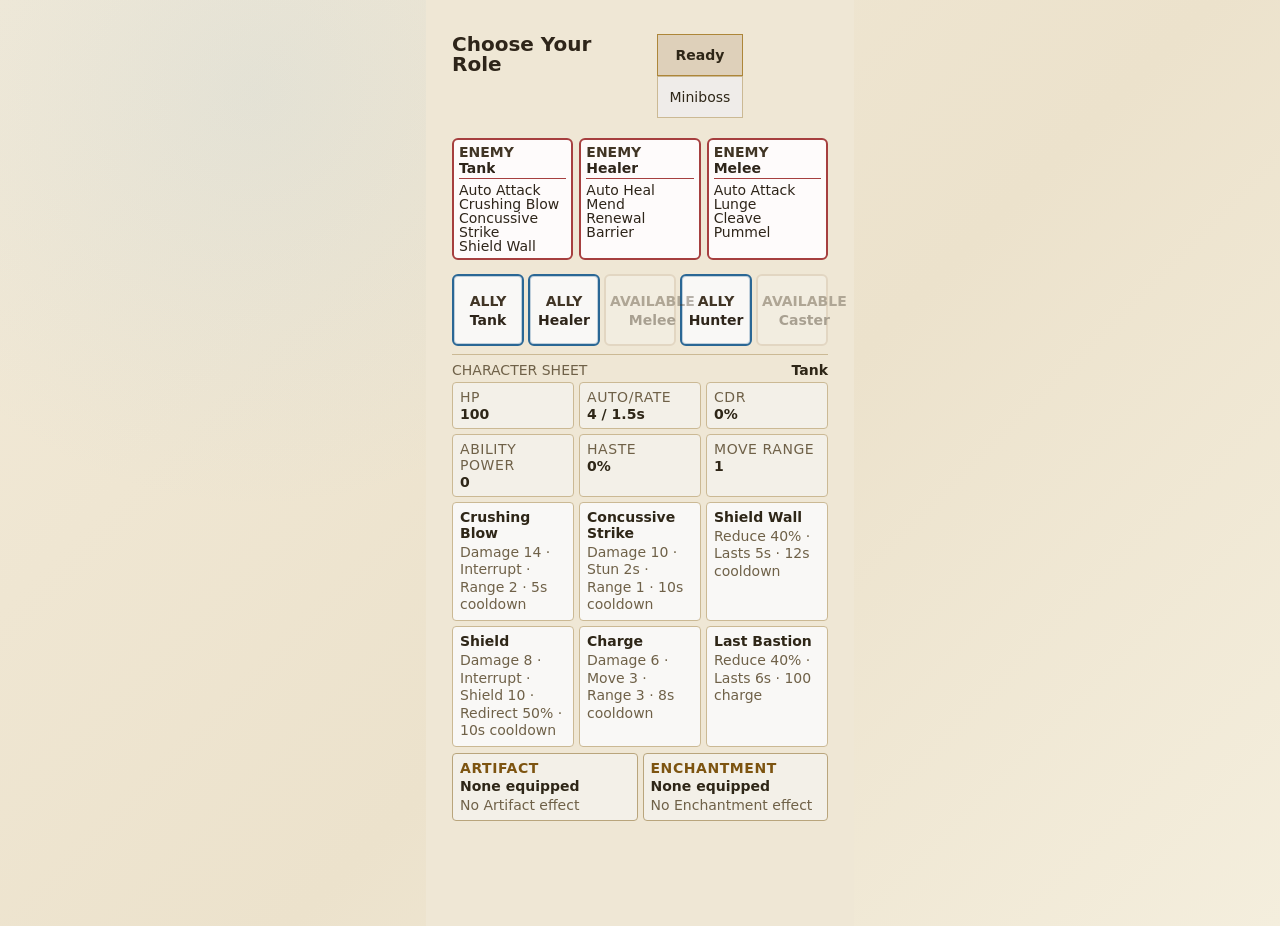
==== play-loot-readable.html @ 537f5ff3 "Refine expanded phone battle layout" ====
<!doctype html>
<html lang="en">
  <head>
    <meta charset="utf-8">
    <meta name="viewport" content="width=device-width, initial-scale=1">
    <title>Card Combat RPG Prototype</title>
    <link rel="stylesheet" href="styles.css?v=expanded-arena-2">
  </head>
  <body>
    <main class="app-shell">
      <section id="roleScreen" class="screen">
        <header class="screen-header">
          <div>
            <p class="eyebrow">Darkwood Training Pull</p>
            <h1>Choose Your Role</h1>
          </div>
          <div class="topbar-actions">
            <button id="roleReadyButton" class="primary-button" type="button">Ready</button>
            <button id="newRunButton" class="icon-text-button hidden" type="button">New Run</button>
            <button id="minibossButton" class="icon-text-button" type="button">Miniboss</button>
            <button id="openInventoryFromRole" class="icon-text-button" type="button">Loadout</button>
          </div>
        </header>
        <section class="character-sheet-strip">
          <h2>Character Sheet</h2>
          <div id="rolePlayerStatsPanel" class="player-stats-panel"></div>
        </section>
        <section>
          <h2>Battlefield Preview</h2>
          <div id="roleFormation" class="formation-grid"></div>
        </section>
        <div id="roleCards" class="hidden"></div>
        <div id="enemyPreview" class="hidden"></div>
      </section>

      <section id="battleScreen" class="screen battle-screen hidden">
        <div class="combat-topbar">
          <div>
            <p class="eyebrow" id="encounterLabel">Room 1 of 8</p>
            <h1 id="battleTitle">Training Pull</h1>
            <div id="runTrack" class="run-track" aria-label="Run progress"></div>
          </div>
          <div class="topbar-actions">
            <button id="openInventoryFromBattle" class="icon-text-button" type="button">Loadout</button>
            <button id="replayButton" class="icon-text-button" type="button">Replay</button>
          </div>
        </div>

        <div class="battle-layout">
          <section class="field-wrap" aria-label="Tactical battlefield">
            <svg id="targetLines" class="target-lines" aria-hidden="true"></svg>
            <div id="battlefield" class="battlefield"></div>
            <section class="target-panel battlefield-target-panel">
              <span>Current Target</span>
              <strong id="currentTargetText">None</strong>
              <div id="targetDetail" class="target-detail"></div>
            </section>
            <div id="countdownOverlay" class="countdown hidden"></div>
            <div id="resultOverlay" class="result-overlay hidden"></div>
          </section>

          <aside class="side-panel">
            <div class="battle-action-row">
              <section class="battle-abilities">
                <h2>Abilities</h2>
                <div id="abilityBar" class="ability-bar"></div>
              </section>
            </div>
            <div class="battle-info-row">
              <section>
                <h2>Gear &amp; Stats</h2>
                <div id="playerStatsPanel" class="player-stats-panel"></div>
              </section>
              <section>
                <h2>Live Meter</h2>
                <div id="meterList" class="meter-list"></div>
              </section>
            </div>
          </aside>
        </div>
      </section>

      <section id="lootScreen" class="screen hidden">
        <header class="screen-header">
          <div>
            <p class="eyebrow" id="lootPrompt">Choose 1 of 3</p>
            <h1>Personal Loot</h1>
          </div>
          <button id="lootConfirmButton" class="primary-button" type="button" disabled>Secure Card</button>
        </header>
        <section class="character-sheet-strip">
          <h2>Character Sheet</h2>
          <div id="lootPlayerStatsPanel" class="player-stats-panel"></div>
        </section>
        <div id="lootChoices" class="loot-grid"></div>
      </section>

      <section id="runScreen" class="screen hidden">
        <header class="screen-header">
          <div>
            <p class="eyebrow">Run Complete</p>
            <h1 id="runTitle">Darkwood Warren Cleared</h1>
          </div>
          <button id="returnToCampButton" class="primary-button" type="button">Return to Camp</button>
        </header>
        <div id="runSummary" class="run-summary"></div>
        <section>
          <h2>Cards Secured This Run</h2>
          <ul id="runCards" class="run-card-list"></ul>
        </section>
      </section>

      <section id="equipScreen" class="screen hidden">
        <header class="screen-header">
          <div>
            <p class="eyebrow">Card Added</p>
            <h1>Equip Your Loot</h1>
          </div>
          <button id="nextFightButton" class="primary-button" type="button">Enter Fight 2</button>
        </header>
        <section class="character-sheet-strip">
          <h2>Character Sheet</h2>
          <div id="equipPlayerStatsPanel" class="player-stats-panel"></div>
        </section>
        <div class="inventory-layout">
          <section>
            <h2>Equipment</h2>
            <div id="equipSlots" class="slot-grid"></div>
          </section>
          <section>
            <h2>Collection</h2>
            <div id="collectionCards" class="collection-list"></div>
          </section>
        </div>
      </section>
    </main>

    <dialog id="inventoryDialog" class="modal">
      <div class="modal-header">
        <h1>Collection</h1>
        <button id="closeInventory" class="icon-text-button" type="button">Close</button>
      </div>
      <section class="collection-character-sheet">
        <h2>Character Sheet</h2>
        <div id="modalCharacterSheet" class="player-stats-panel"></div>
      </section>
      <div class="inventory-layout">
        <section>
          <h2>Equipment</h2>
          <div id="modalEquipSlots" class="slot-grid"></div>
        </section>
        <section>
          <h2>Owned Cards</h2>
          <div id="modalCollectionCards" class="collection-list"></div>
        </section>
      </div>
    </dialog>

    <script src="game.js?v=no-team-labels"></script>
    <script src="loot/card-system.js"></script>
  </body>
</html>
---- styles.css ----
:root {
  color-scheme: light;
  --phone-width: 428px;
  --phone-height: 926px;
  --battle-cell-width: 100px;
  --battle-cell-height: 100px;
  --battle-gap: 7px;
  --bg: #efe7d5;
  --panel: #fbf6ea;
  --panel-soft: rgba(252, 247, 236, 0.94);
  --line: #cbb994;
  --line-bright: #8d7546;
  --text: #2e2617;
  --muted: #6f6148;
  --gold: #9a6f14;
  --red: #a83228;
  --green: #2f6f38;
  --blue: #2a6795;
  --violet: #63409f;
  --common: #6a6250;
  --uncommon: #2c7135;
  --rare: #26618f;
  --epic: #6e3aa8;
  --legendary: #a35f0c;
}

/* Phone-first lock: the game is authored for the iPhone Pro Max canvas (428x926).
   Cells are sized so 4 columns + gaps + the battlefield's own padding fit inside
   the 428px shell, with the taller cells using the vertical space the battle
   layout reclaimed. Narrower handsets step down at the 400px breakpoint below. */
:root {
  --battle-cell-width: 96px;
  --battle-cell-height: 120px;
  --battle-gap: 5px;
}

html,
body {
  min-height: var(--phone-height);
}

.app-shell {
  min-height: var(--phone-height);
  padding: 6px;
}

.screen {
  min-height: calc(var(--phone-height) - 12px);
}

#roleScreen {
  padding: 28px 20px;
}

#roleScreen .screen-header {
  margin-bottom: 20px;
}

#roleScreen h1 {
  font-size: 39px;
  line-height: 1.05;
}

.role-choice-screen {
  gap: 14px;
}

.role-enemy-preview h2 {
  font-size: 12px;
}

.role-enemy-list {
  grid-template-columns: repeat(3, minmax(0, 1fr));
  gap: 7px;
}

.role-enemy-card {
  min-height: 54px;
  padding: 8px;
  border-radius: 14px;
}

.role-enemy-card > span {
  font-size: 15px;
}

.role-enemy-card strong {
  font-size: 13px;
}

.role-enemy-card small {
  font-size: 11px;
}

.role-choice-grid {
  grid-template-columns: repeat(3, minmax(0, 1fr));
  gap: 8px;
}

.role-choice-card {
  min-height: 164px;
  padding: 10px 8px;
  border: 2px solid #cdbaa2;
  border-radius: 18px;
  background: #f9f8f6;
  color: #2e251a;
}

.role-choice-title {
  display: flex;
  justify-content: center;
  gap: 6px;
  text-align: center;
}

.role-choice-title span {
  font-size: 20px;
}

.role-choice-title strong {
  font-size: 19px;
}

.role-choice-rule {
  height: 2px;
  margin: 8px 0 7px;
  background: #f7f6f4;
}

.role-choice-card ul {
  gap: 2px;
  font-size: 10px;
  line-height: 1.18;
}

.battle-screen {
  display: grid;
  grid-template-rows: auto 1fr;
  min-height: calc(var(--phone-height) - 12px);
}

.battle-layout,
.selection-layout,
.inventory-layout {
  grid-template-columns: 1fr;
}

.combat-topbar {
  align-items: center;
  flex-direction: row;
  gap: 8px;
}

.combat-topbar > div:first-child {
  min-width: 0;
}

.combat-topbar h1 {
  overflow: hidden;
  font-size: 18px;
  text-overflow: ellipsis;
  white-space: nowrap;
}

.combat-topbar .topbar-actions {
  flex: 0 0 164px;
  grid-template-columns: repeat(2, minmax(0, 1fr));
}

.formation-grid {
  grid-template-columns: repeat(4, minmax(0, 1fr));
  gap: 5px;
  overflow-x: hidden;
}

.formation-cell,
.empty-cell {
  height: 124px;
  min-height: 0;
}

.battlefield {
  width: 100%;
  justify-content: center;
  padding: 10px 8px;
}

.cell,
.unit-card {
  width: var(--battle-cell-width);
  min-width: var(--battle-cell-width);
  height: var(--battle-cell-height);
  min-height: var(--battle-cell-height);
}

.field-wrap {
  display: grid;
  align-content: center;
  min-height: 344px;
  overflow: hidden;
}

.side-panel {
  gap: 5px;
  padding: 6px;
  align-self: end;
}

.loot-grid {
  grid-template-columns: 1fr;
}

#roleScreen .role-formation-cell .role-choice-title strong {
  overflow: hidden;
  max-width: 100%;
  font-size: 12px;
  text-overflow: ellipsis;
  white-space: nowrap;
  overflow-wrap: normal;
}

#roleScreen .role-formation-cell .role-choice-card {
  min-height: 164px;
  padding: 10px 8px;
  border: 2px solid #cdbaa2;
  border-radius: 18px;
  background: #f9f8f6;
  color: #2e251a;
}

#roleScreen .role-formation-cell .role-choice-card.selected {
  border-color: #cdbaa2;
}

#roleScreen .role-formation-cell .role-choice-title {
  display: flex;
  justify-content: center;
  gap: 6px;
}

#roleScreen .role-formation-cell .role-choice-title span {
  font-size: 20px;
}

#roleScreen .role-formation-cell .role-choice-title strong {
  font-size: 19px;
}

#roleScreen .role-formation-cell .role-choice-rule {
  height: 2px;
  margin: 8px 0 7px;
  background: #f7f6f4;
}

#roleScreen .role-formation-cell .role-choice-card ul {
  font-size: 10px;
  line-height: 1.18;
}

#roleScreen .role-choice-grid {
  grid-template-columns: repeat(3, minmax(0, 1fr));
  gap: 8px;
}

#roleScreen .role-choice-card {
  min-height: 300px;
  max-height: 300px;
  padding: 14px 10px;
  border-radius: 18px;
  align-content: start;
}

#roleScreen .role-choice-title {
  display: grid;
  justify-items: center;
  gap: 8px;
  text-align: center;
}

#roleScreen .role-choice-title span {
  font-size: 34px;
}

#roleScreen .role-choice-title strong {
  font-size: 24px;
}

#roleScreen .role-choice-card ul {
  font-size: 12px;
  line-height: 1.18;
}

/* Reference pass: player choice cards read like collectible cards. */
#roleScreen .role-formation-cell .role-choice-card {
  min-height: 164px;
  padding: 10px 8px;
  border: 2px solid #cdbaa2;
  border-radius: 18px;
  background: #f9f8f6;
  color: #2e251a;
}

#roleScreen .role-formation-cell .role-choice-card.selected {
  border-color: #cdbaa2;
}

#roleScreen .role-formation-cell .role-choice-title {
  display: flex;
  justify-content: center;
  gap: 6px;
}

#roleScreen .role-formation-cell .role-choice-title span {
  font-size: 20px;
}

#roleScreen .role-formation-cell .role-choice-title strong {
  font-size: 19px;
}

#roleScreen .role-formation-cell .role-choice-rule {
  height: 2px;
  margin: 8px 0 7px;
  background: #f7f6f4;
}

#roleScreen .role-formation-cell .role-choice-card ul {
  font-size: 10px;
  line-height: 1.18;
}

#roleScreen .unit-card-owner {
  margin-bottom: 4px;
  color: #413525;
  font-size: 10px;
  font-weight: 800;
  text-transform: uppercase;
}

#roleScreen .role-formation-grid {
  display: grid;
  grid-template-columns: repeat(4, minmax(0, 1fr));
  gap: 6px;
}

#roleScreen .role-formation-cell {
  min-height: 132px;
  min-height: 0;
  height: auto;
}

#roleScreen .role-empty-cell {
  width: 100%;
  height: 100%;
  min-height: 132px;
  border: 1px dashed #cdbaa2;
  border-radius: 14px;
}

#roleScreen .role-formation-cell .role-choice-card,
#roleScreen .role-formation-cell .role-enemy-card {
  width: 100%;
  height: 100%;
  min-height: 132px;
  max-height: 132px;
}

#roleScreen .role-formation-cell .role-choice-card {
  padding: 8px 6px;
}

#roleScreen .role-formation-cell .role-choice-title span {
  font-size: 22px;
}

#roleScreen .role-formation-cell .role-choice-title strong {
  font-size: 18px;
}

#roleScreen .role-formation-cell .role-choice-rule {
  margin: 7px 0 6px;
}

#roleScreen .role-formation-cell .role-choice-card ul {
  font-size: 9px;
  line-height: 1.12;
}

#roleScreen .role-formation-cell .role-enemy-card {
  padding: 7px;
}

#roleScreen .role-formation-cell .role-enemy-card ul {
  font-size: 8px;
}

#roleScreen .role-choice-title span,
#roleScreen .role-enemy-title > span {
  display: none;
}

#roleScreen .role-enemy-card {
  align-content: start;
  grid-template-columns: 1fr;
  min-height: 104px;
  padding: 9px;
  border-radius: 16px;
}

#roleScreen .role-enemy-title {
  display: grid;
  grid-template-columns: auto minmax(0, 1fr);
  gap: 6px;
  align-items: start;
  padding-bottom: 6px;
  border-bottom: 1px solid #a63f3f;
}

#roleScreen .role-enemy-card ul {
  display: grid;
  gap: 2px;
  margin: 7px 0 0;
  padding: 0;
  list-style: none;
  font-size: 10px;
  line-height: 1.12;
}

/* Make the player team choices read as cards, not wide list rows. */
.role-choice-grid {
  grid-template-columns: repeat(3, minmax(0, 1fr));
  gap: 8px;
}

.role-choice-card {
  min-height: 300px;
  max-height: 300px;
  padding: 14px 10px;
  border-radius: 18px;
  align-content: start;
}

.role-choice-title {
  display: grid;
  justify-items: center;
  gap: 8px;
  text-align: center;
}

.role-choice-title span {
  font-size: 34px;
}

.role-choice-title strong {
  font-size: 24px;
}

.role-choice-card ul {
  font-size: 12px;
  line-height: 1.18;
}

/* Make the player team choices read as cards, not wide list rows. */
.role-choice-grid {
  grid-template-columns: repeat(3, minmax(0, 1fr));
  gap: 8px;
}

.role-choice-card {
  min-height: 300px;
  max-height: 300px;
  padding: 14px 10px;
  border-radius: 18px;
  align-content: start;
}

.role-choice-title {
  display: grid;
  justify-items: center;
  gap: 8px;
  text-align: center;
}

.role-choice-title span {
  font-size: 34px;
}

.role-choice-title strong {
  font-size: 24px;
}

.role-choice-card ul {
  font-size: 12px;
  line-height: 1.18;
}

/* Conservative role screen pass: card layout, original game mood. */
#roleScreen {
  color: var(--text);
  background: transparent;
}

#roleScreen h1 {
  color: var(--text);
}

.role-enemy-preview h2 {
  display: block !important;
  color: var(--muted);
}

.role-enemy-card {
  border-color: rgba(186, 55, 44, 0.44);
  background: rgba(222, 191, 186, 0.9);
  color: var(--text);
}

.role-enemy-card small {
  color: var(--muted);
}

.role-choice-card {
  border-color: var(--line);
  background:
    linear-gradient(180deg, rgba(241, 238, 226, 0.08), rgba(233, 223, 201, 0.34)),
    var(--panel-soft);
  color: var(--text);
}

.role-choice-card:hover,
.role-choice-card.selected {
  border-color: var(--gold);
  box-shadow: 0 8px 20px rgba(62, 48, 30, 0.18);
}

.role-choice-rule {
  background: rgba(241, 238, 226, 0.14);
}

/* Light canvas preference. */
:root {
  color-scheme: light;
}

html,
body {
  background: var(--bg);
}

.app-shell {
  background: var(--bg);
}

* {
  box-sizing: border-box;
}

html,
body {
  width: 100%;
  min-height: 100%;
  margin: 0;
  overflow-x: hidden;
  background:
    radial-gradient(circle at 20% 10%, rgba(151, 189, 216, 0.14), transparent 26rem),
    linear-gradient(135deg, #f2ead8, #ece2cc 55%, #f4eedd);
  color: var(--text);
  font-family: Inter, ui-sans-serif, system-ui, -apple-system, BlinkMacSystemFont, "Segoe UI", sans-serif;
}

button {
  font: inherit;
}

.app-shell {
  width: min(var(--phone-width), 100%);
  min-height: 100vh;
  min-height: 100dvh;
  padding: 14px;
  margin: 0 auto;
}

.screen {
  width: 100%;
  margin: 0 auto;
}

.hidden {
  display: none !important;
}

#roleScreen {
  color: var(--text);
  background: var(--bg);
}

#roleScreen .screen-header {
  align-items: start;
}

#roleScreen .eyebrow,
#roleScreen .character-sheet-strip,
#roleScreen > section:not(.character-sheet-strip) h2,
#openInventoryFromRole {
  display: none;
}

#roleScreen h1 {
  color: #2e251a;
}

.screen-header,
.combat-topbar,
.modal-header {
  display: flex;
  justify-content: space-between;
  gap: 16px;
  align-items: center;
  margin-bottom: 10px;
}

.eyebrow {
  margin: 0 0 4px;
  color: var(--gold);
  font-size: 12px;
  font-weight: 800;
  letter-spacing: 0;
  text-transform: uppercase;
}

h1,
h2,
h3,
p {
  margin-top: 0;
}

h1 {
  margin-bottom: 0;
  font-size: 26px;
}

h2 {
  margin-bottom: 7px;
  color: var(--muted);
  font-size: 12px;
  text-transform: uppercase;
}

.selection-layout {
  display: grid;
  grid-template-columns: 1fr 1fr;
  gap: 18px;
}

.kit-grid {
  display: grid;
  grid-template-columns: repeat(3, minmax(0, 1fr));
  gap: 8px;
}

.kit-grid.six {
  grid-template-columns: repeat(3, minmax(0, 1fr));
}

.formation-grid {
  display: grid;
  grid-template-columns: repeat(4, minmax(104px, 1fr));
  gap: 6px;
  overflow-x: auto;
}

.role-choice-grid {
  display: grid;
  grid-template-columns: repeat(3, minmax(0, 1fr));
  gap: 20px;
}

.role-choice-screen {
  display: grid;
  gap: 16px;
}

.role-enemy-preview {
  display: grid;
  gap: 8px;
}

.role-enemy-preview h2 {
  margin: 0;
  color: #413525;
  font-size: 14px;
  font-weight: 800;
  text-transform: uppercase;
}

.role-enemy-list {
  display: grid;
  grid-template-columns: repeat(3, minmax(0, 1fr));
  gap: 8px;
}

.role-enemy-card {
  display: grid;
  grid-template-columns: auto minmax(0, 1fr);
  gap: 7px;
  align-items: center;
  min-height: 58px;
  padding: 10px;
  border: 2px solid #a63f3f;
  border-radius: 14px;
  background: #fefbfb;
  color: #2e251a;
}

.role-enemy-card > span {
  color: #972b2b;
  font-size: 18px;
  line-height: 1;
}

.role-enemy-card strong,
.role-enemy-card small {
  display: block;
  overflow: hidden;
  text-overflow: ellipsis;
  white-space: nowrap;
}

.role-enemy-card strong {
  font-size: 15px;
  line-height: 1.1;
}

.role-enemy-card small {
  color: #413525;
  font-size: 12px;
}

.role-choice-card {
  display: grid;
  align-content: start;
  min-height: 260px;
  padding: 24px 26px;
  border: 2px solid #cdbaa2;
  border-radius: 20px;
  background: #f9f8f6;
  color: #2e251a;
  cursor: pointer;
  text-align: left;
}

.role-choice-card:hover,
.role-choice-card.selected {
  border-color: #cdbaa2;
  box-shadow: 0 8px 20px rgba(62, 48, 30, 0.12);
}

.role-choice-title {
  display: flex;
  gap: 14px;
  align-items: center;
  min-width: 0;
}

.role-choice-title span {
  flex: 0 0 auto;
  font-size: 38px;
  line-height: 1;
}

.role-choice-title strong {
  overflow-wrap: anywhere;
  font-size: 40px;
  font-weight: 800;
  letter-spacing: 0;
  line-height: 1.05;
}

.role-choice-rule {
  height: 2px;
  margin: 20px 0 18px;
  background: #f7f6f4;
}

.role-choice-card ul {
  display: grid;
  gap: 6px;
  margin: 0;
  padding: 0;
  list-style: none;
  font-size: 28px;
  line-height: 1.16;
}

.formation-cell {
  height: 154px;
  min-height: 0;
}

.formation-card {
  width: 100%;
  height: 100%;
}

.ally-preview-card {
  border-left: 5px solid var(--blue);
}

.enemy-preview-card {
  border-left: 5px solid var(--red);
}

.empty-cell {
  display: grid;
  width: 100%;
  height: 100%;
  min-height: 100%;
  place-items: center;
  border: 1px dashed rgba(205, 186, 162, 0.34);
  color: rgba(145, 127, 48, 0.36);
  background: rgba(233, 223, 201, 0.18);
  font-weight: 800;
  text-transform: uppercase;
}

.unit-card.selected {
  background: rgba(222, 210, 186, 0.92);
}

.unit-card.incoming-cc {
  border-color: var(--violet);
  outline: 2px solid rgba(99, 64, 159, 0.55);
  outline-offset: -2px;
  background: rgba(238, 231, 246, 0.96);
}

.unit-card.casting-cc {
  border-color: var(--violet);
  box-shadow: inset 0 0 0 2px rgba(99, 64, 159, 0.55);
}

.stat-line {
  margin: 0 0 6px;
  color: var(--muted);
  font-size: 9px;
}

.base-number {
  color: var(--text);
  font-weight: 800;
}

.bonus-number {
  color: var(--green);
  font-weight: 900;
}

.ability-list {
  display: grid;
  gap: 2px;
  margin: 0;
  padding: 0;
  list-style: none;
}

.ability-list li {
  display: grid;
  grid-template-columns: minmax(0, 1fr) auto;
  gap: 4px;
  padding: 3px;
  background: rgba(233, 223, 201, 0.42);
  font-size: 8px;
  line-height: 1.05;
}

.ability-list strong,
.ability-list span {
  overflow: hidden;
  text-overflow: ellipsis;
  white-space: nowrap;
}

.loot-card,
.unit-card,
.slot,
.collection-card,
.target-panel,
.side-panel,
.modal {
  border: 1px solid var(--line);
  background: var(--panel-soft);
  box-shadow: 0 12px 30px rgba(62, 48, 30, 0.18);
}

.primary-button,
.icon-text-button,
.ability-button,
.collection-card button {
  min-height: 42px;
  border: 1px solid var(--line);
  background: #efece9;
  color: var(--text);
  cursor: pointer;
}

.primary-button {
  padding: 0 18px;
  border-color: #ad8639;
  background: #ded0ba;
  font-weight: 800;
}

.icon-text-button,
.collection-card button {
  padding: 0 12px;
}

.primary-button:hover,
.icon-text-button:hover,
.ability-button:hover,
.collection-card button:hover {
  border-color: var(--gold);
}

.battle-screen {
  width: 100%;
}

.battle-layout {
  display: grid;
  grid-template-columns: minmax(500px, 1fr) 280px;
  gap: 10px;
  align-items: start;
}

.field-wrap {
  position: relative;
  min-height: 508px;
  overflow: hidden;
  border: 1px solid #cdbaa2;
  background:
    linear-gradient(90deg, rgba(120, 96, 58, 0.10) 1px, transparent 1px),
    linear-gradient(0deg, rgba(120, 96, 58, 0.09) 1px, transparent 1px),
    #f3ecdb;
  background-size: calc(var(--battle-cell-width) + var(--battle-gap)) calc(var(--battle-cell-height) + var(--battle-gap));
}

.battlefield {
  position: relative;
  z-index: 2;
  display: grid;
  grid-template-rows: repeat(4, var(--battle-cell-height));
  grid-template-columns: repeat(4, var(--battle-cell-width));
  gap: var(--battle-gap);
  width: max-content;
  max-width: 100%;
  padding: 12px 10px;
}

.target-lines {
  position: absolute;
  inset: 0;
  z-index: 1;
  width: 100%;
  height: 100%;
  pointer-events: none;
}

.target-lines path {
  fill: none;
  stroke: rgba(187, 141, 27, 0.62);
  stroke-width: 3;
  stroke-linecap: square;
  stroke-linejoin: miter;
}

.target-lines path.bulwark-line {
  stroke: #0093d6;
  stroke-width: 5;
  stroke-dasharray: 10 4;
}

.target-lines path.bulwark-line-glow {
  stroke: rgba(43, 117, 172, 0.34);
  stroke-width: 12;
}

.target-lines path.ally-healer-line {
  stroke: rgba(48, 166, 67, 0.42);
  stroke-width: 3;
}

.target-lines path.enemy-healer-line-red {
  stroke: rgba(173, 51, 41, 0.82);
  stroke-width: 6;
}

.target-lines path.enemy-healer-line-green {
  stroke: rgba(48, 166, 67, 0.96);
  stroke-width: 3;
  stroke-dasharray: 8 5;
}

.target-lines path.healing-grid-pulse-glow {
  stroke: rgba(54, 225, 83, 0.45);
  stroke-width: 11px;
  stroke-linecap: square;
  filter: blur(2px);
}

.target-lines path.healing-grid-pulse {
  stroke: #72ff88;
  stroke-width: 4px;
  stroke-linecap: square;
  filter: drop-shadow(0 0 3px #35d850);
}

#roleScreen .role-lineups {
  display: grid;
  gap: 14px;
}

#roleScreen .role-lineup-section h2 {
  margin: 0 0 6px;
  font-size: 12px;
  text-transform: uppercase;
}

#roleScreen .enemy-lineup {
  display: grid;
  grid-template-columns: repeat(3, minmax(0, 1fr));
  gap: 6px;
}

#roleScreen .enemy-lineup .role-enemy-card {
  width: 100%;
  min-height: 112px;
  padding: 7px;
  border-radius: 6px;
}

#roleScreen .role-option-lineup {
  display: grid;
  grid-template-columns: repeat(5, minmax(0, 1fr));
  gap: 4px;
}

#roleScreen .role-option-lineup .role-choice-card {
  width: 100%;
  min-width: 0;
  min-height: 72px;
  max-height: 72px;
  padding: 6px 4px;
  border-radius: 6px;
  align-content: center;
  text-align: center;
}

#roleScreen .role-option-lineup .role-choice-title strong {
  font-size: 12px;
  line-height: 1.05;
  overflow-wrap: anywhere;
}

#roleScreen .role-option-lineup .unit-card-owner {
  font-size: 7px;
}

#roleScreen .role-option-lineup .role-choice-rule {
  margin: 5px 0;
}

#roleScreen .role-option-lineup .role-choice-card ul {
  gap: 1px;
  font-size: 7px;
  line-height: 1.08;
}

#roleScreen .role-option-lineup .role-choice-card.party-member {
  border-color: #2a6795;
  box-shadow: inset 0 0 0 1px rgba(42, 103, 149, 0.28);
}

#roleScreen .role-option-lineup .role-choice-card.selected {
  border-color: #9a6a12;
  box-shadow: inset 0 0 0 2px rgba(154, 106, 18, 0.34);
}

#roleScreen .role-option-lineup .role-choice-card.not-selected {
  opacity: 0.36;
}

#roleScreen .selected-role-kit {
  margin-top: 8px;
  padding-top: 7px;
  border-top: 1px solid #cbb994;
}

#roleScreen .selected-role-kit-head {
  display: flex;
  align-items: baseline;
  justify-content: space-between;
  margin-bottom: 4px;
}

#roleScreen .selected-role-kit-head span {
  color: #6f6148;
  font-size: 8px;
  text-transform: uppercase;
}

#roleScreen .selected-role-kit-head strong {
  font-size: 13px;
}

#roleScreen .selected-character-stats {
  display: grid;
  grid-template-columns: repeat(3, minmax(0, 1fr));
  gap: 4px;
  margin-bottom: 5px;
}

#roleScreen .selected-character-stats > div {
  min-width: 0;
  padding: 4px;
  background: #f3f0e8;
  border: 1px solid #cbb994;
  border-radius: 4px;
}

#roleScreen .selected-character-stats span,
#roleScreen .selected-character-stats strong {
  display: block;
}

#roleScreen .selected-character-stats span {
  color: #6f6148;
  font-size: 7px;
  text-transform: uppercase;
}

#roleScreen .selected-character-stats strong {
  margin-top: 1px;
  font-size: 10px;
}

#roleScreen .selected-role-auto {
  margin-bottom: 4px;
  font-size: 9px;
  font-weight: 700;
}

#roleScreen .selected-role-abilities {
  display: grid;
  grid-template-columns: repeat(3, minmax(0, 1fr));
  gap: 4px;
}

#roleScreen .selected-role-abilities > div {
  min-width: 0;
  min-height: 56px;
  padding: 4px;
  background: #f9f8f6;
  border: 1px solid #cbb994;
  border-radius: 4px;
}

#roleScreen .selected-role-abilities strong,
#roleScreen .selected-role-abilities small {
  display: block;
  overflow-wrap: anywhere;
}

#roleScreen .selected-role-abilities strong {
  font-size: 9px;
  line-height: 1.05;
}

#roleScreen .selected-role-passives {
  display: grid;
  grid-template-columns: repeat(2, minmax(0, 1fr));
  gap: 4px;
  margin-top: 5px;
}

#roleScreen .selected-role-passives > div {
  min-width: 0;
  min-height: 46px;
  padding: 4px;
  background: #f3f0e8;
  border: 1px solid #b9a57c;
  border-radius: 4px;
}

#roleScreen .selected-role-passives span,
#roleScreen .selected-role-passives strong,
#roleScreen .selected-role-passives small {
  display: block;
}

#roleScreen .selected-role-passives span {
  color: #7d5410;
  font-size: 7px;
  font-weight: 800;
  text-transform: uppercase;
}

#roleScreen .selected-role-passives strong {
  margin-top: 1px;
  font-size: 9px;
}

#roleScreen .selected-role-passives small {
  margin-top: 2px;
  color: #6f6148;
  font-size: 7px;
  line-height: 1.05;
}

#roleScreen .selected-role-abilities small {
  margin-top: 2px;
  color: #6f6148;
  font-size: 7px;
  line-height: 1.05;
}

.cell {
  position: relative;
  min-width: var(--battle-cell-width);
  min-height: var(--battle-cell-height);
}

.cell.danger-square {
  background:
    linear-gradient(0deg, rgba(217, 156, 151, 0.32), rgba(217, 156, 151, 0.08)),
    rgba(225, 184, 183, 0.42);
  box-shadow: inset 0 0 0 2px rgba(186, 55, 44, 0.86), 0 0 14px rgba(186, 55, 44, 0.38);
}

.cell.danger-square::after {
  content: attr(data-warning);
  position: absolute;
  inset: auto 5px 5px;
  z-index: 3;
  display: grid;
  height: 16px;
  place-items: center;
  border: 1px solid rgba(230, 147, 0, 0.8);
  background: linear-gradient(90deg, rgba(238, 202, 139, 0.42) var(--danger-progress), rgba(241, 239, 236, 0.72) var(--danger-progress));
  color: var(--text);
  font-size: 9px;
  font-weight: 900;
}

.cell.move-square {
  cursor: pointer;
  background: rgba(151, 189, 216, 0.14);
  box-shadow: inset 0 0 0 2px rgba(46, 125, 184, 0.65);
}

.cell.respawn-square {
  background:
    linear-gradient(0deg, rgba(197, 154, 241, 0.24), rgba(197, 154, 241, 0.06)),
    rgba(204, 186, 222, 0.46);
  box-shadow: inset 0 0 0 2px rgba(114, 0, 230, 0.72), 0 0 14px rgba(114, 0, 230, 0.26);
}

.cell.respawn-square::before {
  content: attr(data-respawn);
  position: absolute;
  inset: 8px;
  z-index: 2;
  display: grid;
  place-items: center;
  padding: 6px;
  border: 1px solid rgba(114, 0, 230, 0.8);
  background:
    linear-gradient(0deg, rgba(197, 154, 241, 0.24) calc(100% - var(--respawn-progress)), rgba(241, 239, 236, 0.72) calc(100% - var(--respawn-progress))),
    rgba(241, 239, 236, 0.74);
  color: var(--text);
  font-size: 9px;
  font-weight: 900;
  line-height: 1.1;
  text-align: center;
  text-transform: uppercase;
}

.unit-card {
  position: relative;
  display: grid;
  grid-template-rows: auto auto 1fr auto auto;
  width: var(--battle-cell-width);
  height: var(--battle-cell-height);
  padding: 6px;
  color: var(--text);
  cursor: pointer;
  overflow: hidden;
}

.unit-card.dead {
  opacity: 0.42;
  filter: grayscale(0.8);
}

.unit-card.ally {
  border-left: 5px solid var(--blue);
}

.unit-card.enemy {
  border-left: 5px solid var(--red);
}

.unit-card.player {
  box-shadow: inset 0 0 0 2px rgba(46, 125, 184, 0.34);
}

.unit-card.move-selected {
  outline: 3px solid rgba(46, 125, 184, 0.78);
  box-shadow: inset 0 0 0 2px rgba(46, 125, 184, 0.52), 0 0 14px rgba(46, 125, 184, 0.38);
}

.unit-name {
  overflow: hidden;
  font-weight: 800;
  text-overflow: ellipsis;
  white-space: nowrap;
}

.unit-meta,
.target-readout,
.bulwark-readout {
  overflow: hidden;
  color: var(--muted);
  font-size: 10px;
  text-overflow: ellipsis;
  white-space: nowrap;
}

.target-readout {
  color: var(--gold);
  font-weight: 700;
}

.hp-text {
  align-self: end;
  font-size: 10px;
  font-variant-numeric: tabular-nums;
}

.hp-bar,
.cast-track {
  height: 7px;
  overflow: hidden;
  background: rgba(120, 96, 58, 0.14);
}

.hp-bar span {
  display: block;
  height: 100%;
  background: linear-gradient(90deg, var(--green), #eae1c8);
}

.enemy .hp-bar span {
  background: linear-gradient(90deg, var(--red), #e0b78f);
}

.cast-track {
  position: relative;
  height: 13px;
}

.cast-track span {
  display: block;
  height: 100%;
  background: rgba(154, 111, 20, 0.45);
}

.cast-track strong {
  position: absolute;
  inset: 0;
  display: grid;
  place-items: center;
  padding: 0 3px;
  overflow: hidden;
  color: #3a2d10;
  font-size: 8px;
  line-height: 1;
  white-space: nowrap;
  text-overflow: ellipsis;
  text-shadow: none;
}

.side-panel {
  display: grid;
  gap: 9px;
  padding: 8px;
}

.target-panel {
  padding: 8px;
}

.target-panel span {
  display: block;
  color: var(--muted);
  font-size: 11px;
}

.target-panel strong {
  display: block;
  margin-top: 3px;
}

.ability-bar {
  display: grid;
  grid-template-columns: repeat(4, minmax(0, 1fr));
  gap: 6px;
}

.ability-button {
  position: relative;
  min-height: 48px;
  padding: 5px;
  overflow: hidden;
  text-align: center;
}

.ability-button strong,
.ability-button small {
  position: relative;
  z-index: 2;
  display: block;
}

.ability-button small {
  color: var(--muted);
}

.ability-button .cooldown-fill {
  position: absolute;
  inset: auto 0 0 0;
  height: 0%;
  background: rgba(242, 240, 237, 0.48);
}

.ability-button:disabled {
  color: #342a1d;
  cursor: default;
}

.meter-list {
  display: grid;
  width: max-content;
  max-width: 100%;
  justify-self: start;
  gap: 0;
  border: 1px solid rgba(205, 186, 162, 0.9);
  line-height: 1;
}

.player-stats-panel {
  display: grid;
  gap: 5px;
  width: max-content;
  max-width: 100%;
}

.stat-mini-grid {
  display: grid;
  width: max-content;
  border: 1px solid rgba(205, 186, 162, 0.9);
  line-height: 1;
}

.stat-mini-row {
  display: grid;
  grid-template-columns: 54px 34px 44px 36px;
  min-height: 18px;
  border-bottom: 1px solid rgba(205, 186, 162, 0.72);
  background: rgba(233, 223, 201, 0.45);
  font-size: 8px;
}

.stat-mini-row:last-child {
  border-bottom: 0;
}

.stat-mini-head {
  color: var(--gold);
  background: rgba(239, 236, 233, 0.95);
  font-weight: 800;
}

.stat-mini-row strong,
.stat-mini-row span {
  display: grid;
  align-items: center;
  min-width: 0;
  padding: 3px;
  border-right: 1px solid rgba(205, 186, 162, 0.72);
  overflow: hidden;
  text-overflow: ellipsis;
  white-space: nowrap;
}

.stat-mini-row span {
  justify-items: center;
}

.stat-mini-row span:last-child {
  border-right: 0;
  color: var(--text);
}

.gear-mini-list {
  display: grid;
  gap: 2px;
  max-width: 176px;
}

.gear-mini-list div {
  display: grid;
  grid-template-columns: 45px 1fr;
  gap: 4px;
  padding: 3px 4px;
  border: 1px solid rgba(205, 186, 162, 0.72);
  background: rgba(233, 223, 201, 0.36);
  font-size: 8px;
  line-height: 1.05;
}

.gear-mini-list strong,
.gear-mini-list span,
.gear-mini-list b {
  overflow: hidden;
  text-overflow: ellipsis;
  white-space: nowrap;
}

.gear-mini-list strong {
  color: var(--gold);
}

.gear-mini-list b {
  grid-column: 1 / -1;
  color: var(--green);
  font-weight: 800;
}

.meter-row {
  display: grid;
  grid-template-columns: 58px repeat(4, 18px);
  gap: 0;
  align-items: center;
  min-height: 18px;
  background: rgba(233, 223, 201, 0.45);
  font-size: 8px;
  border-bottom: 1px solid rgba(205, 186, 162, 0.72);
}

.meter-row:last-child {
  border-bottom: 0;
}

.meter-head {
  background: rgba(239, 236, 233, 0.95);
  color: var(--gold);
  font-size: 8px;
  font-weight: 800;
}

.meter-row strong {
  overflow: hidden;
  padding: 3px;
  border-right: 1px solid rgba(205, 186, 162, 0.72);
  text-overflow: ellipsis;
  white-space: nowrap;
}

.meter-row span {
  display: grid;
  min-height: 18px;
  place-items: center;
  border-right: 1px solid rgba(205, 186, 162, 0.72);
  color: var(--muted);
  font-variant-numeric: tabular-nums;
}

.meter-row span:last-child {
  border-right: 0;
}

.countdown,
.result-overlay {
  position: absolute;
  inset: 0;
  z-index: 4;
  display: grid;
  place-items: center;
  background: rgba(233, 223, 201, 0.42);
  color: var(--gold);
  font-size: clamp(56px, 13vw, 132px);
  font-weight: 900;
}

.result-overlay {
  align-content: center;
  gap: 14px;
  color: var(--text);
  font-size: clamp(32px, 7vw, 76px);
}

.result-overlay button {
  width: max-content;
}

.loot-grid {
  display: grid;
  grid-template-columns: repeat(3, minmax(0, 1fr));
  gap: 10px;
  align-items: stretch;
}

.loot-card {
  position: relative;
  display: grid;
  grid-template-rows: auto minmax(86px, 1fr) auto auto;
  min-height: 272px;
  padding: 8px;
  border-width: 2px;
  background:
    linear-gradient(180deg, rgba(241, 238, 226, 0.08), rgba(233, 223, 201, 0.32)),
    var(--panel-soft);
  cursor: pointer;
  overflow: hidden;
}

.loot-card::before {
  content: "";
  position: absolute;
  inset: 4px;
  border: 1px solid rgba(171, 149, 59, 0.16);
  pointer-events: none;
}

.loot-card:hover {
  transform: translateY(-2px);
  box-shadow: 0 14px 30px rgba(62, 48, 30, 0.18), 0 0 18px rgba(62, 48, 30, 0.18);
}

.card-rarity {
  position: relative;
  z-index: 1;
  padding: 4px 6px;
  border: 1px solid rgba(171, 149, 59, 0.16);
  background: rgba(241, 239, 236, 0.58);
  color: var(--gold);
  font-size: 9px;
  font-weight: 900;
  text-align: center;
  text-transform: uppercase;
}

.card-art {
  position: relative;
  z-index: 1;
  display: grid;
  align-content: center;
  justify-items: center;
  min-height: 92px;
  margin: 6px 0;
  border: 1px solid rgba(171, 149, 59, 0.22);
  background:
    linear-gradient(135deg, rgba(224, 200, 143, 0.16), transparent 46%),
    linear-gradient(315deg, rgba(151, 189, 216, 0.12), transparent 52%),
    rgba(233, 223, 201, 0.72);
}

.card-art span {
  color: var(--muted);
  font-size: 8px;
  font-weight: 800;
  text-transform: uppercase;
}

.card-art strong {
  color: var(--text);
  font-size: 30px;
  font-weight: 900;
}

.card-body {
  position: relative;
  z-index: 1;
  display: grid;
  align-content: start;
  min-height: 76px;
  padding: 6px;
  border: 1px solid rgba(171, 149, 59, 0.12);
  background: rgba(233, 223, 201, 0.42);
}

.card-body h3 {
  margin-bottom: 4px;
  text-align: center;
}

.card-rules {
  color: var(--text);
  font-size: 11px;
  line-height: 1.2;
  text-align: center;
}

.card-footer {
  position: relative;
  z-index: 1;
  margin-top: 6px;
  padding: 4px;
  border: 1px solid rgba(171, 149, 59, 0.12);
  background: rgba(241, 239, 236, 0.58);
  color: var(--muted);
  font-size: 8px;
  font-weight: 800;
  text-align: center;
  text-transform: uppercase;
}

.loot-card.rarity-common {
  background:
    linear-gradient(180deg, rgba(244, 242, 239, 0.12), rgba(233, 223, 201, 0.34)),
    var(--panel-soft);
}

.loot-card.rarity-uncommon {
  background:
    linear-gradient(180deg, rgba(216, 201, 168, 0.14), rgba(233, 223, 201, 0.34)),
    var(--panel-soft);
}

.loot-card.rarity-rare {
  background:
    linear-gradient(180deg, rgba(151, 189, 216, 0.16), rgba(233, 223, 201, 0.34)),
    var(--panel-soft);
}

.loot-card.rarity-epic {
  background:
    linear-gradient(180deg, rgba(197, 154, 241, 0.17), rgba(233, 223, 201, 0.34)),
    var(--panel-soft);
}

.loot-card.rarity-legendary {
  background:
    linear-gradient(180deg, rgba(224, 200, 143, 0.18), rgba(233, 223, 201, 0.34)),
    var(--panel-soft);
}

.loot-card {
  cursor: pointer;
}

.rarity-common {
  border-color: var(--common);
}

.rarity-uncommon {
  border-color: var(--uncommon);
}

.rarity-rare {
  border-color: var(--rare);
}

.rarity-epic {
  border-color: var(--epic);
}

.rarity-legendary {
  border-color: var(--legendary);
}

.inventory-layout {
  display: grid;
  grid-template-columns: 1fr 1.35fr;
  gap: 10px;
}

.collection-character-sheet {
  margin-bottom: 10px;
}

.collection-character-sheet .player-stats-panel {
  display: flex;
  flex-wrap: wrap;
  gap: 8px;
}

.slot-grid {
  display: grid;
  grid-template-columns: repeat(2, minmax(0, 1fr));
  gap: 8px;
}

.slot {
  min-height: 46px;
  padding: 6px;
}

.slot span,
.collection-card p {
  color: var(--muted);
  font-size: 11px;
}

.slot strong {
  display: block;
  overflow: hidden;
  text-overflow: ellipsis;
  white-space: nowrap;
}

.collection-list {
  display: grid;
  gap: 8px;
  max-height: 64vh;
  overflow: auto;
}

.collection-card {
  display: grid;
  grid-template-columns: 1fr auto auto;
  gap: 8px;
  align-items: center;
  padding: 10px;
}

.collection-card h3,
.collection-card p {
  margin-bottom: 3px;
}

.modal {
  width: min(920px, calc(100vw - 26px));
  padding: 18px;
  color: var(--text);
}

.modal::backdrop {
  background: rgba(242, 240, 237, 0.72);
}

@media (max-width: 960px) {
  .app-shell {
    padding: 8px;
  }

  .selection-layout,
  .battle-layout,
  .inventory-layout {
    grid-template-columns: 1fr;
  }

  .kit-grid,
  .kit-grid.six,
  .loot-grid {
    grid-template-columns: 1fr;
  }

  .field-wrap {
    min-height: 438px;
  }

  .battlefield {
    padding-left: 14px;
  }

  .side-panel {
    position: sticky;
    bottom: 0;
  }
}

@media (max-width: 560px) {
  :root {
    --battle-cell-width: 96px;
    --battle-cell-height: 120px;
    --battle-gap: 5px;
  }

  html,
  body {
    min-height: var(--phone-height);
  }

  .app-shell {
    min-height: var(--phone-height);
    padding: 6px;
  }

  .screen {
    min-height: calc(var(--phone-height) - 12px);
  }

  #roleScreen {
    padding: 34px 20px;
  }

  #roleScreen .screen-header {
    margin-bottom: 26px;
  }

  #roleScreen h1 {
    font-size: 43px;
    line-height: 1.05;
  }

  .role-choice-grid {
    grid-template-columns: 1fr;
    gap: 16px;
  }

  .role-choice-card {
    min-height: 206px;
    padding: 18px 24px;
    border-radius: 20px;
  }

  .role-choice-title {
    gap: 14px;
  }

  .role-choice-title span {
    font-size: 36px;
  }

  .role-choice-title strong {
    font-size: 38px;
  }

  .role-choice-rule {
    margin: 14px 0 12px;
  }

  .role-choice-card ul {
    gap: 3px;
    font-size: 22px;
    line-height: 1.22;
  }

  .battle-screen {
    display: grid;
    grid-template-rows: auto 1fr;
    min-height: calc(var(--phone-height) - 12px);
  }

  .screen-header,
  .combat-topbar,
  .modal-header {
    align-items: stretch;
    flex-direction: column;
    gap: 7px;
    margin-bottom: 7px;
  }

  .combat-topbar {
    align-items: center;
    flex-direction: row;
    gap: 8px;
  }

  .combat-topbar > div:first-child {
    min-width: 0;
  }

  .combat-topbar h1 {
    overflow: hidden;
    font-size: 18px;
    text-overflow: ellipsis;
    white-space: nowrap;
  }

  h1 {
    font-size: 21px;
  }

  h2 {
    font-size: 11px;
  }

  .eyebrow {
    font-size: 10px;
  }

  .topbar-actions {
    display: grid;
    grid-template-columns: 1fr 1fr;
    gap: 6px;
  }

  .combat-topbar .topbar-actions {
    flex: 0 0 164px;
    grid-template-columns: repeat(2, minmax(0, 1fr));
  }

  .primary-button,
  .icon-text-button,
  .ability-button,
  .collection-card button {
    min-height: 36px;
  }

  .formation-grid {
    grid-template-columns: repeat(4, minmax(0, 1fr));
    gap: 5px;
    overflow-x: hidden;
  }

  .formation-cell,
  .empty-cell {
    height: 124px;
    min-height: 0;
  }

  .loot-card {
    grid-template-rows: auto 76px auto auto;
    min-height: 238px;
  }

  .card-art {
    min-height: 76px;
    margin: 5px 0;
  }

  .card-art strong {
    font-size: 24px;
  }

  .card-body {
    min-height: 64px;
    padding: 5px;
  }

  .card-rules {
    font-size: 10px;
  }

    .battlefield {
    width: 100%;
    justify-content: center;
    padding: 10px 8px;
  }

  .cell,
  .unit-card {
    width: var(--battle-cell-width);
    min-width: var(--battle-cell-width);
    height: var(--battle-cell-height);
    min-height: var(--battle-cell-height);
  }

  .unit-card {
    padding: 4px;
  }

  .unit-name {
    font-size: 11px;
  }

  .unit-meta,
  .target-readout,
  .bulwark-readout,
  .hp-text {
    font-size: 8px;
  }

  .field-wrap {
    display: grid;
    align-content: center;
    min-height: 344px;
    overflow: hidden;
  }

  .side-panel {
    gap: 5px;
    padding: 6px;
    align-self: end;
  }

  .side-panel section {
    min-width: 0;
  }

  .target-panel {
    padding: 6px;
  }

  .target-panel span {
    font-size: 9px;
  }

  .target-panel strong {
    overflow: hidden;
    font-size: 11px;
    text-overflow: ellipsis;
    white-space: nowrap;
  }

  .ability-bar {
    grid-template-columns: repeat(4, minmax(0, 1fr));
  }

  .ability-button {
    min-height: 38px;
    padding: 3px;
  }

  .ability-button strong {
    font-size: 9px;
  }

  .ability-button small {
    font-size: 8px;
  }

  .meter-row {
    grid-template-columns: 52px repeat(4, 17px);
    min-height: 17px;
    font-size: 8px;
  }

  .meter-row span {
    min-height: 17px;
  }

    .stat-mini-row {
    grid-template-columns: minmax(42px, 1fr) 28px 34px 30px;
    min-height: 15px;
    font-size: 7px;
  }

  .stat-mini-row strong,
  .stat-mini-row span {
    padding: 2px;
  }

  .gear-mini-list {
    max-width: 100%;
    grid-template-columns: repeat(2, minmax(0, 1fr));
  }

  .gear-mini-list div {
    grid-template-columns: 38px 1fr;
    padding: 2px 3px;
    font-size: 7px;
  }

  .loot-grid {
    grid-template-columns: 1fr;
  }

  .slot-grid {
    grid-template-columns: repeat(2, minmax(0, 1fr));
  }

  .collection-card {
    grid-template-columns: 1fr;
  }

  .modal {
    width: calc(100vw - 12px);
    max-width: var(--phone-width);
    max-height: calc(var(--phone-height) - 12px);
    padding: 10px;
    overflow: auto;
  }
}

/* Phone-first lock: the game is authored for the iPhone Pro Max canvas (428x926).
   Cells are sized so 4 columns + gaps + the battlefield's own padding fit inside
   the 428px shell, with the taller cells using the vertical space the battle
   layout reclaimed. Narrower handsets step down at the 400px breakpoint below. */
:root {
  --battle-cell-width: 96px;
  --battle-cell-height: 120px;
  --battle-gap: 5px;
}

html,
body {
  min-height: var(--phone-height);
}

.app-shell {
  min-height: var(--phone-height);
  padding: 6px;
}

.screen {
  min-height: calc(var(--phone-height) - 12px);
}

#roleScreen {
  padding: 28px 20px;
}

#roleScreen .screen-header {
  margin-bottom: 20px;
}

#roleScreen h1 {
  font-size: 39px;
  line-height: 1.05;
}

.role-choice-screen {
  gap: 14px;
}

.role-enemy-preview h2 {
  font-size: 12px;
}

.role-enemy-list {
  grid-template-columns: repeat(3, minmax(0, 1fr));
  gap: 7px;
}

.role-enemy-card {
  min-height: 54px;
  padding: 8px;
  border-radius: 14px;
}

.role-enemy-card > span {
  font-size: 15px;
}

.role-enemy-card strong {
  font-size: 13px;
}

.role-enemy-card small {
  font-size: 11px;
}

.role-choice-grid {
  grid-template-columns: 1fr;
  gap: 12px;
}

.role-choice-card {
  min-height: 176px;
  max-height: 176px;
  padding: 16px 20px;
  border-radius: 20px;
}

.role-choice-title {
  gap: 14px;
}

.role-choice-title span {
  font-size: 31px;
}

.role-choice-title strong {
  font-size: 33px;
}

.role-choice-rule {
  margin: 12px 0 10px;
}

.role-choice-card ul {
  gap: 2px;
  font-size: 16px;
  line-height: 1.14;
}

.battle-screen {
  display: grid;
  grid-template-rows: auto 1fr;
  min-height: calc(var(--phone-height) - 12px);
}

.battle-layout,
.selection-layout,
.inventory-layout {
  grid-template-columns: 1fr;
}

.combat-topbar {
  align-items: center;
  flex-direction: row;
  gap: 8px;
}

.combat-topbar > div:first-child {
  min-width: 0;
}

.combat-topbar h1 {
  overflow: hidden;
  font-size: 18px;
  text-overflow: ellipsis;
  white-space: nowrap;
}

.combat-topbar .topbar-actions {
  flex: 0 0 164px;
  grid-template-columns: repeat(2, minmax(0, 1fr));
}

.formation-grid {
  grid-template-columns: repeat(4, minmax(0, 1fr));
  gap: 5px;
  overflow-x: hidden;
}

.formation-cell,
.empty-cell {
  height: 124px;
  min-height: 0;
}

.battlefield {
  width: 100%;
  justify-content: center;
  padding: 10px 8px;
}

.cell,
.unit-card {
  width: var(--battle-cell-width);
  min-width: var(--battle-cell-width);
  height: var(--battle-cell-height);
  min-height: var(--battle-cell-height);
}

.field-wrap {
  display: grid;
  align-content: center;
  min-height: 344px;
  overflow: hidden;
}

.side-panel {
  gap: 5px;
  padding: 6px;
  align-self: end;
}

.loot-grid {
  grid-template-columns: 1fr;
}

/* ---------------------------------------------------------------
   Multi-square units, run track, and run summary (dungeon run work)
   Specificity is deliberately raised so the mobile media-query
   overrides for .cell / .unit-card do not clobber the wide variant.
   --------------------------------------------------------------- */

.battlefield .cell.cell-wide {
  grid-column: span 2;
  width: calc(var(--battle-cell-width) * 2 + var(--battle-gap));
  min-width: calc(var(--battle-cell-width) * 2 + var(--battle-gap));
}

.battlefield .unit-card.wide {
  width: calc(var(--battle-cell-width) * 2 + var(--battle-gap));
  min-width: calc(var(--battle-cell-width) * 2 + var(--battle-gap));
}

.battlefield .unit-card.wide .unit-name {
  font-size: 14px;
  letter-spacing: 0.04em;
}

.battlefield .unit-card.enemy.wide {
  box-shadow: inset 0 0 0 2px rgba(201, 151, 29, 0.55), 0 0 18px rgba(186, 55, 44, 0.28);
}

.run-track {
  display: flex;
  gap: 4px;
  margin-top: 6px;
  flex-wrap: wrap;
}

.run-pip {
  display: grid;
  place-items: center;
  width: 20px;
  height: 20px;
  border: 1px solid var(--line);
  background: var(--panel-soft);
  color: rgba(145, 121, 48, 0.62);
  font-size: 10px;
  font-weight: 900;
  line-height: 1;
}

.run-pip.miniboss {
  border-color: rgba(186, 55, 44, 0.5);
}

.run-pip.boss {
  border-color: rgba(186, 55, 44, 0.9);
  color: rgba(165, 45, 29, 0.85);
}

.run-pip.cleared {
  background: rgba(216, 201, 168, 0.24);
  border-color: rgba(63, 166, 79, 0.72);
  color: rgba(145, 121, 48, 0.92);
}

.run-pip.current {
  background: rgba(224, 200, 143, 0.92);
  border-color: #c9971d;
  color: #141307;
  box-shadow: 0 0 10px rgba(62, 48, 30, 0.18);
}

.loot-card.picked {
  box-shadow: inset 0 0 0 3px rgba(201, 151, 29, 0.95), 0 0 20px rgba(201, 151, 29, 0.35);
  transform: translateY(-3px);
}

.loot-card.picked::after {
  content: "SECURED";
  position: absolute;
  top: 6px;
  right: 6px;
  z-index: 4;
  padding: 2px 6px;
  background: rgba(224, 200, 143, 0.92);
  color: #141307;
  font-size: 9px;
  font-weight: 900;
  letter-spacing: 0.08em;
}

#lootConfirmButton[disabled] {
  opacity: 0.4;
  cursor: not-allowed;
}

.result-note {
  margin: 6px 0 10px;
  font-size: 12px;
  font-weight: 600;
  line-height: 1.3;
  opacity: 0.78;
  text-transform: none;
  letter-spacing: 0;
}

.run-summary {
  display: grid;
  grid-template-columns: repeat(auto-fit, minmax(132px, 1fr));
  gap: 8px;
  margin-bottom: 14px;
}

.run-stat {
  display: grid;
  gap: 3px;
  padding: 10px;
  border: 1px solid var(--line);
  background: var(--panel-soft);
  box-shadow: 0 12px 30px rgba(62, 48, 30, 0.18);
}

.run-stat span {
  font-size: 10px;
  font-weight: 800;
  letter-spacing: 0.08em;
  opacity: 0.66;
  text-transform: uppercase;
}

.run-stat strong {
  font-size: 20px;
  font-weight: 900;
}

.run-card-list {
  display: grid;
  grid-template-columns: repeat(auto-fill, minmax(180px, 1fr));
  gap: 6px;
  margin: 0;
  padding: 0;
  list-style: none;
}

.run-card {
  display: grid;
  gap: 2px;
  padding: 8px 10px;
  border: 1px solid var(--line);
  background: var(--panel-soft);
  box-shadow: 0 12px 30px rgba(62, 48, 30, 0.18);
}

.run-card strong {
  font-size: 13px;
}

.run-card span {
  font-size: 10px;
  letter-spacing: 0.06em;
  opacity: 0.66;
  text-transform: uppercase;
}

.run-card.empty {
  opacity: 0.5;
}

/* --- Range feedback ---------------------------------------------------- */

.ability-button.out-of-range {
  opacity: 0.42;
  filter: grayscale(0.6);
}

.ability-button.out-of-range small {
  color: rgba(157, 46, 37, 0.95);
  font-weight: 900;
}

.target-panel strong.out-of-range {
  color: #ab2516;
}

.target-panel strong.point-blank::after {
  content: " · POINT BLANK";
  color: #c27c00;
  font-size: 10px;
  font-weight: 900;
  letter-spacing: 0.06em;
}

/* Rarity accent on the run-complete card list (the class was already emitted). */
.run-card { border-left-width: 4px; }
.run-card.rarity-common { border-left-color: var(--common); }
.run-card.rarity-uncommon { border-left-color: var(--uncommon); }
.run-card.rarity-rare { border-left-color: var(--rare); }
.run-card.rarity-epic { border-left-color: var(--epic); }
.run-card.rarity-legendary { border-left-color: var(--legendary); }

/* Role preview: cards size to their content instead of clipping it. */
#roleScreen .role-formation-grid {
  grid-auto-rows: minmax(164px, auto);
  align-items: stretch;
}

#roleScreen .role-formation-cell,
#roleScreen .role-formation-cell .role-choice-card,
.role-choice-card {
  max-height: none;
  height: auto;
}

.role-choice-card ul {
  overflow: visible;
}

/* Battle side panel: Gear & Stats and Live Meter sit side by side.
   Scoped so the loot/equip/role sheets keep their own natural sizing. */
.battle-info-row {
  display: grid;
  grid-template-columns: minmax(0, 1fr) minmax(0, 1fr);
  gap: 8px;
  align-items: start;
}

.battle-info-row > section {
  min-width: 0;
}

.battle-info-row .player-stats-panel,
.battle-info-row .stat-mini-grid,
.battle-info-row .meter-list,
.battle-info-row .gear-mini-list {
  width: 100%;
  max-width: 100%;
  min-width: 0;
}

.battle-info-row .stat-mini-row {
  grid-template-columns: minmax(0, 1fr) 24px 28px 26px;
}

.battle-info-row .meter-row {
  grid-template-columns: minmax(0, 1fr) repeat(4, 16px);
}

.battle-info-row .meter-row strong,
.battle-info-row .stat-mini-row strong {
  overflow: hidden;
  text-overflow: ellipsis;
  white-space: nowrap;
}

/* The battle grid was stretching its rows to fill the screen's min-height, which
   left a large dead gap between the battlefield and the side panel. Size rows to
   their content and let the panel sit directly beneath the field. */
.battle-layout {
  align-content: start;
  grid-auto-rows: min-content;
}

.battle-screen .side-panel {
  align-self: start;
}

/* Step the arena down on narrower handsets so four columns still fit. */
@media (max-width: 400px) {
  :root {
    --battle-cell-width: 82px;
    --battle-cell-height: 104px;
    --battle-gap: 4px;
  }
}

/* The field sizes to the arena now rather than a fixed reserve. */
.field-wrap {
  min-height: 0;
}

/* Bigger cells mean the unit cards can finally show their text instead of
   truncating it at three characters. */
.battlefield .unit-card {
  padding: 6px 6px 5px;
}

.battlefield .unit-name {
  font-size: 12px;
  line-height: 1.12;
  white-space: normal;
  /* break-word, not anywhere: prefer word boundaries so "Kingsguard Archer"
     wraps between words instead of splitting mid-word. */
  overflow-wrap: break-word;
  word-break: normal;
  hyphens: none;
}

.battlefield .unit-card.wide .unit-name {
  font-size: 15px;
}

.battlefield .unit-meta,
.battlefield .target-readout {
  font-size: 9px;
  line-height: 1.15;
}

.battlefield .hp-text {
  font-size: 11px;
}

.battlefield .bulwark-readout {
  font-size: 8px;
  line-height: 1.15;
}

/* Narrow handsets: shrink the name a notch so long unit names still fit a line. */
@media (max-width: 400px) {
  .battlefield .unit-name {
    font-size: 11px;
  }

  .battlefield .unit-card.wide .unit-name {
    font-size: 14px;
  }
}

/* ---------------------------------------------------------------
   Unit tokens. Units are pieces on a board; "card" now means gear
   exclusively. Shape + role symbol per the spec's shape language.
   --------------------------------------------------------------- */

.battlefield .unit-token {
  display: grid;
  grid-template-rows: 12px 1fr auto auto auto;
  gap: 2px;
  place-items: center;
  padding: 3px 4px 4px;
  background: transparent;
  border: 0;
  box-shadow: none;
  overflow: visible;
}

.battlefield .unit-token .token-shape {
  position: relative;
  display: grid;
  place-items: center;
  width: 46px;
  height: 46px;
  border: 2px solid var(--line-bright);
  background: var(--panel-soft);
  box-shadow: 0 3px 10px rgba(62, 48, 30, 0.22);
}

/* Allies are discs, enemies are angular. Readable at a glance without colour. */
.battlefield .unit-token.ally .token-shape { border-radius: 50%; }
.battlefield .unit-token.enemy .token-shape {
  border-radius: 4px;
  transform: rotate(45deg);
}
.battlefield .unit-token.enemy .token-symbol { transform: rotate(-45deg); }

.battlefield .unit-token.ally .token-shape { border-color: #2a6795; }
.battlefield .unit-token.enemy .token-shape { border-color: #a83228; }
.battlefield .unit-token.player .token-shape {
  border-color: var(--gold);
  border-width: 3px;
  box-shadow: 0 0 0 3px rgba(154, 111, 20, 0.22), 0 3px 10px rgba(62, 48, 30, 0.25);
}

.battlefield .unit-token.wide .token-shape { width: 62px; height: 62px; }

.battlefield .unit-token.selected .token-shape {
  outline: 3px solid var(--gold);
  outline-offset: 3px;
}

.battlefield .unit-token.dead {
  opacity: 0.38;
  filter: grayscale(0.85);
}

.battlefield .unit-token .token-symbol {
  font-size: 22px;
  line-height: 1;
  color: var(--text);
}

.battlefield .unit-token.wide .token-symbol { font-size: 30px; }

.battlefield .unit-token .token-name {
  max-width: 100%;
  font-size: 9px;
  font-weight: 800;
  line-height: 1.1;
  text-align: center;
  overflow-wrap: break-word;
}

.battlefield .unit-token.wide .token-name { font-size: 12px; }

.battlefield .unit-token .hp-bar {
  width: 100%;
  height: 5px;
}

.battlefield .unit-token .token-hp {
  font-size: 8px;
  font-weight: 700;
  opacity: 0.75;
}

.battlefield .unit-token .cast-track {
  width: 100%;
  height: 11px;
}

.battlefield .unit-token .token-pips {
  display: flex;
  gap: 2px;
  align-items: center;
  min-height: 12px;
}

.battlefield .unit-token .pip {
  display: grid;
  place-items: center;
  width: 12px;
  height: 12px;
  border: 1px solid var(--line);
  background: var(--panel);
  font-size: 8px;
  font-style: normal;
  line-height: 1;
}

.pip.enraged, .pip.exposed { border-color: var(--red); color: var(--red); }
.pip.pointblank { border-color: var(--legendary); color: var(--legendary); }
.pip.guard, .pip.barrier, .pip.bulwark { border-color: var(--blue); color: var(--blue); }
.pip.cc, .pip.incoming { border-color: var(--violet); color: var(--violet); }
.pip.dive { border-color: var(--gold); color: var(--gold); }

/* Destination picker */
.battlefield .cell.move-square {
  cursor: pointer;
  background: rgba(42, 103, 149, 0.16);
  box-shadow: inset 0 0 0 2px rgba(42, 103, 149, 0.7);
}

.ability-button.armed {
  border-color: var(--gold);
  box-shadow: inset 0 0 0 2px var(--gold);
}

/* The detail that left the board */
.target-detail {
  display: grid;
  gap: 2px;
  margin-top: 6px;
}

.target-detail div {
  display: grid;
  grid-template-columns: 62px 1fr;
  gap: 6px;
  align-items: baseline;
  font-size: 10px;
}

.target-detail span {
  color: var(--muted);
  font-size: 9px;
  font-weight: 800;
  letter-spacing: 0.04em;
  text-transform: uppercase;
}

.target-detail strong { font-weight: 700; }
.target-detail .wide-row strong { color: var(--red); }

/* Carry-overs from the old card styling that still drew rectangles around a
   token. State belongs on the shape now. */
.battlefield .unit-token.incoming-cc,
.battlefield .unit-token.casting-cc {
  outline: 0;
  background: transparent;
  box-shadow: none;
}

.battlefield .unit-token.incoming-cc .token-shape {
  border-color: var(--violet);
  background: rgba(238, 231, 246, 0.96);
}

.battlefield .unit-token.casting-cc .token-shape {
  border-color: var(--violet);
  box-shadow: 0 0 0 3px rgba(99, 64, 159, 0.28), 0 3px 10px rgba(62, 48, 30, 0.22);
}

/* Reserve the cast row so tokens sit on the same baseline whether or not
   anything is casting. */
.battlefield .unit-token {
  grid-template-rows: 12px 1fr 14px 5px 10px 12px;
  align-content: start;
}

.battlefield .unit-token .cast-track {
  grid-row: 6;
}

.battlefield .unit-token .token-name {
  grid-row: 3;
  align-self: center;
}

.battlefield .unit-token .hp-bar { grid-row: 4; }
.battlefield .unit-token .token-hp { grid-row: 5; }

.battlefield .unit-token .cast-track strong {
  font-size: 7px;
  letter-spacing: 0;
}

/* A square rotated 45deg has a diagonal ~1.41x its side, so it overflowed its
   grid row and collided with the name. Reserve a fixed row and size the rotated
   shapes to fit inside it. */
.battlefield .unit-token {
  grid-template-rows: 12px 58px 14px 5px 10px 12px;
}

.battlefield .unit-token .token-shape {
  width: 46px;
  height: 46px;
}

.battlefield .unit-token.enemy .token-shape {
  width: 39px;
  height: 39px;
}

.battlefield .unit-token.wide .token-shape {
  width: 46px;
  height: 46px;
}

.battlefield .unit-token.enemy .token-symbol {
  font-size: 19px;
}

.battlefield .unit-token.wide .token-symbol {
  font-size: 24px;
}

/* Compact two-column collection for the phone canvas. */
.collection-list {
  grid-template-columns: repeat(2, minmax(0, 1fr));
  gap: 6px;
}

@media (max-width: 960px) {
  .collection-card {
    grid-template-columns: minmax(0, 1fr) auto;
  }
}

.collection-card {
  min-width: 0;
  gap: 5px;
  padding: 6px;
}

.collection-card h3 {
  margin: 0 0 2px;
  font-size: 10px;
  line-height: 1.15;
}

.collection-card p {
  display: -webkit-box;
  margin: 0;
  overflow: hidden;
  font-size: 8px;
  line-height: 1.2;
  -webkit-box-orient: vertical;
  -webkit-line-clamp: 3;
}

.collection-card button {
  min-height: 30px;
  padding: 4px 6px;
  font-size: 9px;
}

.modal {
  width: min(var(--phone-width), calc(100vw - 12px));
  max-width: var(--phone-width);
}

.modal .inventory-layout {
  grid-template-columns: 1fr;
}

/* Battle units use compact information cards inside the existing 4x4 grid. */
.battlefield .unit-card.unit-token {
  position: relative;
  display: grid;
  place-items: stretch;
  grid-template-rows: 42px 25px minmax(0, 1fr) 12px;
  width: 100%;
  height: 100%;
  min-height: 0;
  padding: 4px;
  overflow: hidden;
  color: var(--text);
  text-align: left;
  background: #fff;
  border: 1px solid #aaa39a;
  border-radius: 5px;
  box-shadow: 0 2px 5px rgba(51, 45, 38, 0.12);
}

.battlefield .unit-card.unit-token.ally {
  border-top: 3px solid #2a6795;
}

.battlefield .unit-card.unit-token.enemy {
  border-top: 3px solid #a83228;
}

.battlefield .unit-card.unit-token.player {
  border-color: #9a6a12;
  border-top-width: 3px;
}

.battlefield .unit-card.unit-token.selected {
  outline: 2px solid #c58b1b;
  outline-offset: -2px;
}

.battlefield .unit-card.unit-token .ultimate-border {
  position: absolute;
  inset: 0;
  z-index: 3;
  width: 100%;
  height: 100%;
  overflow: visible;
  pointer-events: none;
}

.battlefield .unit-card.unit-token .ultimate-border rect {
  fill: none;
  vector-effect: non-scaling-stroke;
  stroke-width: 3px;
}

.battlefield .unit-card.unit-token .ultimate-border-track {
  stroke: #c4beb5;
}

.battlefield .unit-card.unit-token .ultimate-border-fill {
  stroke: #c58b1b;
  stroke-linecap: butt;
  stroke-dashoffset: 0;
  transition: stroke-dasharray 160ms linear;
}

.battlefield .unit-card.unit-token.enemy .ultimate-border-fill {
  stroke: #b5362c;
}

.battlefield .unit-card.unit-token.ultimate-ready .ultimate-border-fill {
  stroke: #d39b22;
  filter: drop-shadow(0 0 2px rgba(197, 139, 27, 0.7));
}

.battlefield .unit-card.unit-token.enemy.ultimate-ready .ultimate-border-fill {
  stroke: #d23f34;
  filter: drop-shadow(0 0 2px rgba(181, 54, 44, 0.72));
}

.battle-card-head {
  min-width: 0;
  padding-right: 47px;
}

.battle-card-head span,
.battle-card-health span,
.battle-card-conditions > span,
.battle-card-target > span {
  display: block;
  font-size: 6px;
  line-height: 1.1;
  color: var(--muted);
  text-transform: uppercase;
}

.battle-card-head strong {
  display: block;
  overflow: hidden;
  font-size: 11px;
  line-height: 1.05;
  text-overflow: ellipsis;
  white-space: nowrap;
}

.battle-card-head small {
  display: block;
  overflow: hidden;
  font-size: 6px;
  line-height: 1.1;
  text-overflow: ellipsis;
  white-space: nowrap;
}

.battle-card-target {
  position: absolute;
  top: 3px;
  right: 3px;
  width: 45px;
  min-height: 36px;
  padding: 3px;
  overflow: hidden;
  background: #f3f1ed;
  border: 1px solid #c9c4bc;
  border-radius: 3px;
}

.battle-card-target strong,
.battle-card-target small {
  display: block;
  overflow: hidden;
  font-size: 6px;
  line-height: 1.1;
  text-overflow: ellipsis;
  white-space: nowrap;
}

.battle-card-target > div {
  height: 3px;
  margin: 2px 0;
  overflow: hidden;
  background: #d8d4cd;
}

.battle-card-target > div i {
  display: block;
  height: 100%;
  background: #a83228;
}

.battle-card-health {
  min-width: 0;
}

.battle-card-health > strong {
  float: right;
  margin-top: -7px;
  font-size: 7px;
}

.battle-card-health .hp-bar {
  box-sizing: border-box;
  width: calc(100% - 8px);
  height: 7px;
  margin: 3px auto 0;
  overflow: hidden;
  background: #dedbd5;
  border: 1px solid #c9c4bc;
}

.battle-card-health .hp-bar i {
  display: block;
  height: 100%;
  background: #397652;
}

.battlefield .unit-card.unit-token.enemy .battle-card-health .hp-bar i {
  background: #a83228;
}

.battle-card-conditions {
  min-height: 0;
  padding: 3px;
  overflow: hidden;
  background: #f7f6f3;
  border: 1px solid #d8d4cd;
}

.battle-card-conditions div {
  display: grid;
  gap: 1px;
  margin-top: 2px;
}

.battle-card-conditions small {
  overflow: hidden;
  font-size: 6px;
  line-height: 1.1;
  text-overflow: ellipsis;
  white-space: nowrap;
}

.battlefield .unit-card.unit-token .token-pips {
  position: absolute;
  right: 3px;
  bottom: 2px;
  display: flex;
  gap: 1px;
}

.battlefield .unit-card.unit-token .cast-track {
  position: relative;
  grid-row: 4;
  width: 100%;
  min-width: 0;
}

/* Keep the complete six-card ability hand visible in one phone-width row. */
#battleScreen .ability-bar {
  grid-template-columns: repeat(6, minmax(0, 1fr));
  gap: 3px;
}

#battleScreen .ability-button {
  min-width: 0;
  min-height: 58px;
  padding: 3px 2px;
}

#battleScreen .ability-button strong {
  font-size: 9px;
  line-height: 1.08;
  overflow-wrap: anywhere;
}

#battleScreen .ability-button small {
  margin-top: 2px;
  font-size: 7px;
  line-height: 1.05;
}

.card-keywords {
  display: block;
  margin: 2px 0;
  color: #7d5410;
  font-size: 8px;
  line-height: 1.1;
  text-transform: uppercase;
}

.battle-action-row {
  display: grid;
  grid-template-columns: repeat(2, minmax(0, 1fr));
  gap: 6px;
  align-items: stretch;
}

.battle-action-row > section {
  min-width: 0;
}

#battleScreen .battle-action-row .ability-bar {
  grid-template-columns: repeat(3, minmax(0, 1fr));
  gap: 3px;
}

#battleScreen .battle-action-row .ability-button {
  min-height: 46px;
}

.battle-action-row .target-panel {
  padding: 6px;
}

.battle-action-row .target-detail div {
  grid-template-columns: 54px minmax(0, 1fr);
  gap: 3px;
}

/* ---------------------------------------------------------------
   Combat feedback: floating numbers and hit flashes.
   Floaters are positioned from JS each frame rather than by CSS
   animation, because the board re-renders ~12x a second and a CSS
   animation would restart on every one of those renders.
   Ultimate charge already has its own SVG border ring, so there is
   deliberately no charge bar here.
   --------------------------------------------------------------- */

.battlefield .unit-token { position: relative; }

.token-floaters {
  position: absolute;
  left: 50%;
  top: 30%;
  width: 0;
  height: 0;
  z-index: 8;
  pointer-events: none;
}

.floater {
  position: absolute;
  left: 0;
  top: 0;
  white-space: nowrap;
  font-size: 17px;
  font-weight: 900;
  line-height: 1;
  letter-spacing: -0.02em;
  text-shadow:
    0 0 4px var(--panel), 0 1px 0 var(--panel), 0 -1px 0 var(--panel),
    1px 0 0 var(--panel), -1px 0 0 var(--panel);
}

.floater.damage { color: #8f2a20; }
.floater.hurt   { color: #b3271a; }
.floater.heal   { color: #1f6b2c; }
.floater.absorb { color: #2a6795; font-size: 11px; letter-spacing: 0.04em; }
.floater.down   { color: #4a3a1e; font-size: 12px; letter-spacing: 0.1em; }

/* Flashes are driven by a timer on the unit, so they survive the re-render. */
.battlefield .unit-token.hit-flash {
  background: rgba(179, 39, 26, 0.16);
  box-shadow: inset 0 0 0 2px rgba(179, 39, 26, 0.75);
}

.battlefield .unit-token.heal-flash {
  background: rgba(47, 111, 56, 0.16);
  box-shadow: inset 0 0 0 2px rgba(47, 111, 56, 0.7);
}

/* ---------------------------------------------------------------
   Role screen: the character sheet and ability text were down at
   7-10px, which is below comfortable reading size on a phone.
   --------------------------------------------------------------- */

#roleScreen .selected-character-stats {
  gap: 5px;
}

#roleScreen .selected-character-stats > div {
  padding: 6px 7px;
}

#roleScreen .selected-character-stats span {
  font-size: 9px;
  letter-spacing: 0.04em;
}

#roleScreen .selected-character-stats strong {
  margin-top: 2px;
  font-size: 16px;
  line-height: 1.05;
  font-variant-numeric: tabular-nums;
}

#roleScreen .selected-role-abilities {
  gap: 5px;
}

#roleScreen .selected-role-abilities > div {
  min-height: 74px;
  padding: 6px 7px;
}

#roleScreen .selected-role-abilities strong {
  font-size: 12px;
  line-height: 1.15;
}

#roleScreen .selected-role-abilities small {
  margin-top: 3px;
  font-size: 10px;
  line-height: 1.25;
}

#roleScreen .selected-role-kit-head strong {
  font-size: 15px;
}

/* Artifact and Enchantment, matched to the sheet and ability sizes above. */
#roleScreen .selected-role-passives {
  gap: 5px;
  margin-top: 6px;
}

#roleScreen .selected-role-passives > div {
  min-height: 64px;
  padding: 6px 7px;
}

#roleScreen .selected-role-passives span {
  font-size: 9px;
  letter-spacing: 0.04em;
}

#roleScreen .selected-role-passives strong {
  margin-top: 2px;
  font-size: 12px;
  line-height: 1.15;
}

#roleScreen .selected-role-passives small {
  margin-top: 3px;
  font-size: 10px;
  line-height: 1.25;
}

#roleScreen h1 {
  font-size: 20px !important;
  line-height: 1;
}

#roleScreen * {
  font-size: 14px !important;
}

#roleScreen .enemy-lineup .role-enemy-card {
  min-height: 0;
  padding: 5px;
  gap: 2px;
  align-content: start;
}

#roleScreen .enemy-lineup .unit-card-owner {
  margin: 0;
  line-height: 1;
}

#roleScreen .enemy-lineup .role-enemy-title {
  padding-bottom: 2px;
  line-height: 1;
}

#roleScreen .enemy-lineup .role-enemy-card ul {
  gap: 0;
  margin: 2px 0 0;
  line-height: 1;
}

.battlefield {
  grid-template-columns: repeat(3, minmax(0, 1fr));
}

/* Personal Loot must fit inside the phone's visible viewport without scrolling. */
body:has(#lootScreen:not(.hidden)),
body:has(#lootScreen:not(.hidden)) .app-shell {
  height: 100dvh;
  min-height: 0;
  overflow: hidden;
}

#lootScreen:not(.hidden) {
  display: grid;
  grid-template-rows: auto auto minmax(0, 1fr);
  gap: 5px;
  height: 100dvh;
  min-height: 0;
  padding: 8px;
  overflow: hidden;
}

#lootScreen .screen-header {
  gap: 8px;
  margin: 0;
}

#lootScreen .screen-header h1 {
  font-size: 20px;
}

#lootScreen .eyebrow,
#lootScreen .character-sheet-strip h2 {
  margin-bottom: 2px;
  font-size: 14px;
}

#lootScreen #lootConfirmButton {
  min-height: 34px;
  padding: 0 10px;
  font-size: 14px;
}

#lootScreen .character-sheet-strip {
  min-height: 0;
}

#lootScreen #lootPlayerStatsPanel {
  display: grid;
  grid-template-columns: auto minmax(0, 1fr);
  gap: 4px;
  width: 100%;
  max-width: none;
  align-items: start;
}

#lootScreen .stat-mini-row {
  grid-template-columns: 46px 28px 34px 30px;
  min-height: 16px;
  font-size: 12px;
}

#lootScreen .stat-mini-row strong,
#lootScreen .stat-mini-row span {
  padding: 2px;
}

#lootScreen .gear-mini-list {
  grid-template-columns: repeat(2, minmax(0, 1fr));
  gap: 2px;
  width: 100%;
  max-width: none;
}

#lootScreen .gear-mini-list div {
  grid-template-columns: 42px minmax(0, 1fr);
  gap: 2px;
  padding: 2px 3px;
  font-size: 12px;
  line-height: 1;
}

#lootScreen .loot-grid {
  grid-template-columns: repeat(3, minmax(0, 1fr));
  gap: 4px;
  min-height: 0;
  overflow: hidden;
}

#lootScreen .loot-card {
  grid-template-rows: auto 36px minmax(0, 1fr) auto;
  min-height: 0;
  height: 100%;
  padding: 4px;
}

#lootScreen .card-rarity {
  padding: 2px;
  font-size: 12px;
}

#lootScreen .card-art {
  min-height: 36px;
  margin: 2px 0;
}

#lootScreen .card-art span {
  font-size: 11px;
}

#lootScreen .card-art strong {
  font-size: 20px;
}

#lootScreen .card-body {
  min-height: 0;
  padding: 3px;
  overflow: hidden;
}

#lootScreen .card-body h3 {
  margin-bottom: 2px;
  font-size: 14px;
  line-height: 1.05;
}

#lootScreen .stat-line,
#lootScreen .card-keywords,
#lootScreen .card-rules {
  font-size: 12px;
  line-height: 1.1;
}

#lootScreen .card-footer {
  margin-top: 2px;
  padding: 2px;
  font-size: 11px;
  line-height: 1.05;
}

/* Battle view: readable on-phone typography without page scrolling. */
body:has(#battleScreen:not(.hidden)),
body:has(#battleScreen:not(.hidden)) .app-shell {
  height: 100dvh;
  min-height: 0;
  overflow: hidden;
}

#battleScreen:not(.hidden) {
  display: grid;
  grid-template-rows: auto minmax(0, 1fr);
  gap: 5px;
  height: 100dvh;
  min-height: 0;
  padding: 6px;
  overflow: hidden;
}

#battleScreen .combat-topbar {
  margin: 0;
}

#battleScreen .combat-topbar h1 {
  font-size: 20px;
}

#battleScreen .combat-topbar .eyebrow,
#battleScreen .run-track,
#battleScreen .topbar-actions button {
  font-size: 12px;
}

#battleScreen .battle-layout {
  display: grid;
  grid-template-rows: minmax(0, 1fr) auto;
  gap: 5px;
  min-height: 0;
  overflow: hidden;
}

#battleScreen .field-wrap {
  min-height: 0;
  overflow: hidden;
}

#battleScreen .side-panel {
  position: static;
  gap: 0;
  padding: 4px;
}

#battleScreen .battle-info-row {
  display: none;
}

#battleScreen .battle-card-head span,
#battleScreen .battle-card-health span,
#battleScreen .battle-card-conditions > span,
#battleScreen .battle-card-target > span {
  font-size: 9px;
}

#battleScreen .battle-card-head strong {
  font-size: 14px;
}

#battleScreen .battle-card-head small,
#battleScreen .battle-card-target strong,
#battleScreen .battle-card-target small,
#battleScreen .battle-card-conditions small {
  font-size: 10px;
}

#battleScreen .battle-card-health > strong {
  font-size: 11px;
}

#battleScreen .battle-action-row .target-panel > span,
#battleScreen .battle-action-row .target-detail {
  font-size: 12px;
}

#battleScreen .battle-action-row .target-panel > strong {
  font-size: 14px;
  line-height: 1.1;
}

#battleScreen .battle-abilities h2 {
  font-size: 12px;
}

#battleScreen .battle-action-row .ability-button {
  min-height: 54px;
  padding: 3px;
}

#battleScreen .battle-action-row .ability-button strong {
  font-size: 13px;
  line-height: 1.05;
}

#battleScreen .battle-action-row .ability-button small {
  font-size: 11px;
  line-height: 1.05;
}

/* Loot choices use readable landscape cards: three full-width rows. */
#lootScreen .stat-mini-row,
#lootScreen .gear-mini-list div {
  font-size: 14px;
}

#lootScreen .loot-grid {
  grid-template-columns: 1fr;
  grid-template-rows: repeat(3, minmax(0, 1fr));
  gap: 5px;
}

#lootScreen .loot-card {
  grid-template-columns: 72px minmax(0, 1fr);
  grid-template-rows: auto minmax(0, 1fr) auto;
  grid-template-areas:
    "rarity rarity"
    "art body"
    "footer footer";
  gap: 3px;
  min-height: 0;
  padding: 4px;
}

#lootScreen .card-rarity {
  grid-area: rarity;
  font-size: 14px;
}

#lootScreen .card-art {
  grid-area: art;
  min-height: 0;
  height: 100%;
  margin: 0;
}

#lootScreen .card-art span {
  font-size: 12px;
}

#lootScreen .card-art strong {
  font-size: 22px;
}

#lootScreen .card-body {
  grid-area: body;
  align-content: center;
  padding: 4px 6px;
}

#lootScreen .card-body h3 {
  font-size: 18px;
  line-height: 1;
  text-align: left;
}

#lootScreen .stat-line,
#lootScreen .card-keywords,
#lootScreen .card-rules {
  font-size: 14px;
  line-height: 1.1;
  text-align: left;
}

#lootScreen .card-footer {
  grid-area: footer;
  font-size: 12px;
}

#battleScreen .battle-card-health > strong {
  display: block;
  float: none;
  margin: 0 4px 0 0;
  text-align: right;
}

#battleScreen .battle-action-row {
  grid-template-columns: 1fr;
  gap: 3px;
}

#battleScreen .battle-action-row .target-panel {
  padding: 4px 6px;
}

#battleScreen .battle-action-row .target-detail {
  display: grid;
  grid-template-columns: repeat(4, minmax(0, 1fr));
  gap: 3px;
}

#battleScreen .battle-action-row .target-detail div {
  display: block;
  min-width: 0;
}

#battleScreen .battle-action-row .target-detail span,
#battleScreen .battle-action-row .target-detail strong {
  overflow: hidden;
  text-overflow: ellipsis;
  white-space: nowrap;
}

#battleScreen .battle-action-row .ability-bar {
  grid-template-columns: repeat(6, minmax(0, 1fr));
  gap: 3px;
}

#battleScreen .battle-action-row .ability-button {
  min-height: 62px;
}

#battleScreen .combat-topbar .topbar-actions {
  flex-basis: 132px;
  gap: 4px;
}

#battleScreen .combat-topbar .topbar-actions button {
  min-height: 30px;
  padding: 0 6px;
  font-size: 11px;
}

#battleScreen .field-wrap,
#battleScreen .battlefield {
  height: 100%;
}

#battleScreen .battlefield {
  grid-template-rows: repeat(4, minmax(0, 1fr));
  align-content: stretch;
}

#battleScreen .battlefield .cell,
#battleScreen .battlefield .unit-card {
  height: 100%;
  min-height: 0;
}

#battleScreen .battle-card-conditions div {
  margin-top: 0;
}

#battleScreen .battlefield-target-panel {
  position: absolute;
  left: 50%;
  top: 50%;
  z-index: 4;
  display: grid;
  grid-template-columns: auto minmax(0, 1fr);
  gap: 4px 7px;
  width: calc(100% - 28px);
  padding: 5px 7px;
  transform: translate(-50%, -50%);
  background: rgba(251, 246, 234, 0.94);
}

#battleScreen .battlefield-target-panel > span,
#battleScreen .battlefield-target-panel > strong {
  display: block;
  margin: 0;
  align-self: center;
  font-size: 13px;
  line-height: 1.05;
}

#battleScreen .battlefield-target-panel > strong {
  overflow: hidden;
  font-size: 14px;
  text-overflow: ellipsis;
  white-space: nowrap;
}

#battleScreen .battlefield-target-panel .target-detail {
  grid-column: 1 / -1;
  display: grid;
  grid-template-columns: repeat(4, minmax(0, 1fr));
  gap: 3px;
}

#battleScreen .battlefield-target-panel .target-detail div {
  display: block;
  min-width: 0;
}

#battleScreen .battle-action-row .ability-button {
  min-height: 82px;
  padding: 5px 3px;
}

@media (max-width: 400px) {
  :root {
    --battle-cell-width: calc((100vw - 44px) / 3);
    --battle-cell-height: 120px;
  }
}

#battleScreen .combat-topbar .topbar-actions {
  flex-basis: 116px;
}

#battleScreen .combat-topbar .topbar-actions button {
  min-height: 26px;
  padding: 0 4px;
  font-size: 10px;
}

#battleScreen .battlefield {
  gap: 3px;
  padding: 4px;
}

#battleScreen .battlefield .cell,
#battleScreen .battlefield .unit-card {
  width: 100%;
  min-width: 0;
}

#battleScreen .battlefield-target-panel {
  top: 7px;
  width: calc(100% - 16px);
  min-height: 34px;
  padding: 5px 7px;
  transform: translateX(-50%);
}

#battleScreen .battlefield-target-panel > span {
  font-size: 12px;
  white-space: nowrap;
}

#battleScreen .battlefield-target-panel > strong {
  font-size: 14px;
}

#battleScreen .battlefield-target-panel .target-detail {
  display: none;
}

#battleScreen .battle-action-row .ability-button {
  min-height: 92px;
  padding: 7px 3px;
}

#battleScreen .battle-action-row .ability-button strong {
  font-size: 14px;
}

#battleScreen .battle-action-row .ability-button small {
  font-size: 12px;
}
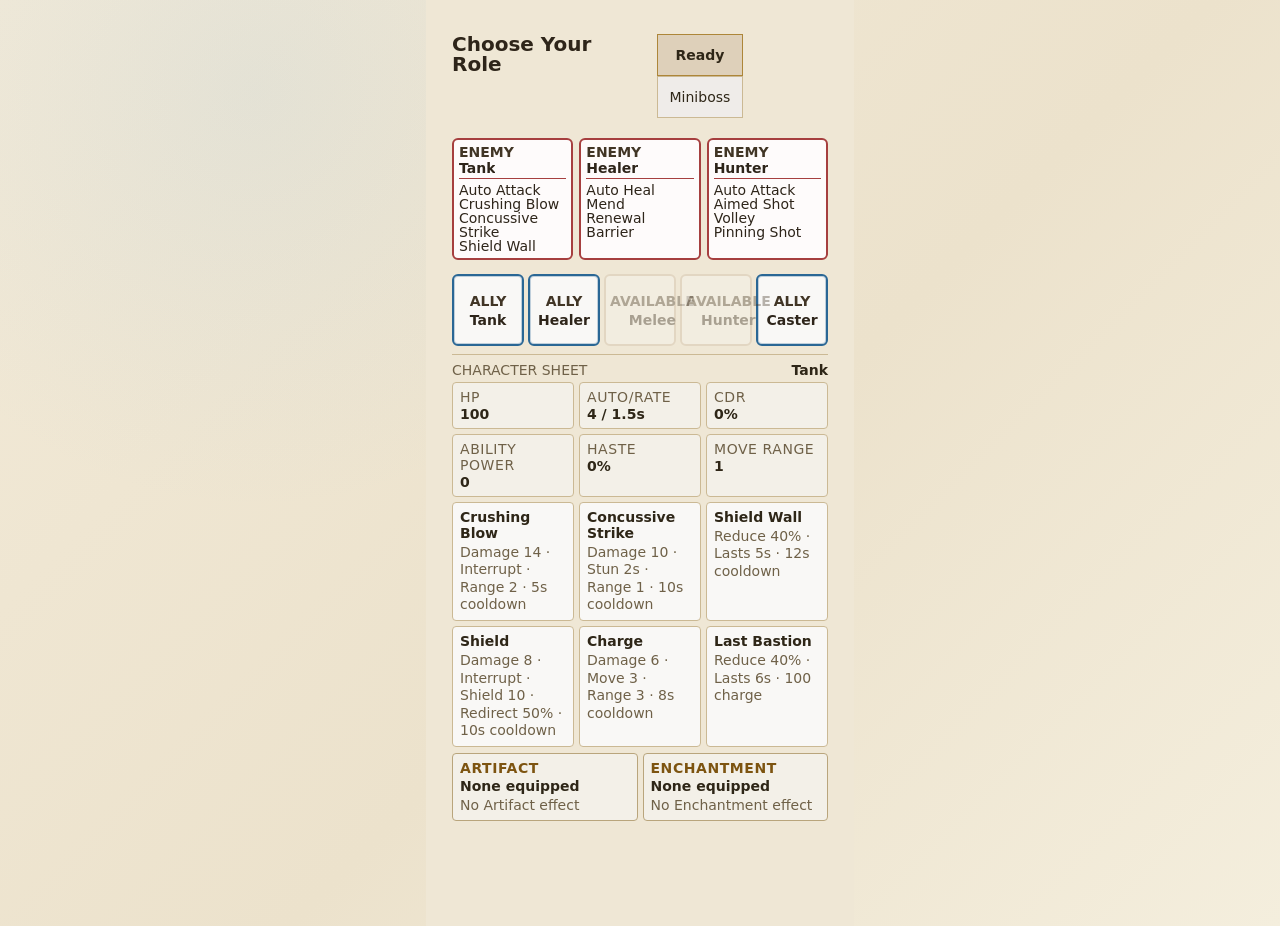
==== commit de02e0c8: "Improve loadout card details and readability" ====
--- a/play-loot-readable.html
+++ b/play-loot-readable.html
@@ -4,7 +4,7 @@
     <meta charset="utf-8">
     <meta name="viewport" content="width=device-width, initial-scale=1">
     <title>Card Combat RPG Prototype</title>
-    <link rel="stylesheet" href="styles.css?v=expanded-arena-2">
+    <link rel="stylesheet" href="styles.css?v=equip-card-details">
   </head>
   <body>
     <main class="app-shell">
@@ -156,7 +156,18 @@
       </div>
     </dialog>
 
-    <script src="game.js?v=no-team-labels"></script>
+    <dialog id="cardDetailDialog" class="modal card-detail-modal">
+      <div class="modal-header">
+        <div>
+          <p id="cardDetailRarity" class="eyebrow"></p>
+          <h1 id="cardDetailTitle">Card Details</h1>
+        </div>
+        <button id="closeCardDetail" class="icon-text-button" type="button">Close</button>
+      </div>
+      <div id="cardDetailContent" class="card-detail-content"></div>
+    </dialog>
+
+    <script src="game.js?v=equip-card-details"></script>
     <script src="loot/card-system.js"></script>
   </body>
 </html>
--- a/styles.css
+++ b/styles.css
@@ -2955,6 +2955,118 @@
   grid-template-columns: 1fr;
 }
 
+/* Readable loadout summary and tap-for-details cards. */
+#equipScreen .character-sheet-strip {
+  display: grid;
+  gap: 5px;
+}
+
+#equipScreen .player-stats-panel {
+  grid-template-columns: auto minmax(0, 1fr);
+  align-items: start;
+  width: 100%;
+  gap: 7px;
+}
+
+#equipScreen .gear-mini-list {
+  max-width: none;
+}
+
+#equipScreen .stat-mini-row {
+  grid-template-columns: 58px repeat(3, 38px);
+  min-height: 22px;
+  font-size: 11px;
+}
+
+#equipScreen .gear-mini-list div {
+  grid-template-columns: 62px minmax(0, 1fr);
+  min-height: 29px;
+  padding: 4px 5px;
+  font-size: 11px;
+  line-height: 1.15;
+}
+
+#equipScreen .slot span,
+#equipScreen .collection-card p {
+  font-size: 12px;
+}
+
+#equipScreen .slot strong,
+#equipScreen .collection-card h3 {
+  font-size: 14px;
+}
+
+#equipScreen .collection-card button {
+  min-height: 34px;
+  font-size: 12px;
+}
+
+.selectable-card {
+  cursor: pointer;
+}
+
+.selectable-card:focus-visible {
+  outline: 2px solid var(--gold);
+  outline-offset: 2px;
+}
+
+.card-detail-modal {
+  width: min(390px, calc(100vw - 18px));
+  max-height: calc(100dvh - 24px);
+  padding: 12px;
+}
+
+.card-detail-content,
+.card-detail-content section,
+.card-detail-abilities,
+.card-detail-bonuses {
+  display: grid;
+  gap: 8px;
+}
+
+.card-detail-content h2 {
+  margin: 2px 0 0;
+  font-size: 14px;
+  color: var(--gold);
+}
+
+.card-detail-rules,
+.card-detail-rule,
+.card-detail-abilities p,
+.card-detail-bonuses p {
+  margin: 0;
+  font-size: 14px;
+  line-height: 1.35;
+}
+
+.card-detail-abilities {
+  grid-template-columns: repeat(2, minmax(0, 1fr));
+}
+
+.card-detail-abilities article {
+  min-width: 0;
+  padding: 10px;
+  border: 1px solid var(--line);
+  background: var(--panel-soft);
+}
+
+.card-detail-abilities h3 {
+  margin: 0 0 5px;
+  font-size: 16px;
+}
+
+.card-detail-bonuses {
+  grid-template-columns: repeat(2, minmax(0, 1fr));
+}
+
+.card-detail-bonuses p {
+  display: flex;
+  justify-content: space-between;
+  gap: 8px;
+  padding: 7px;
+  border: 1px solid var(--line);
+}
+
 /* Battle units use compact information cards inside the existing 4x4 grid. */
 .battlefield .unit-card.unit-token {
   position: relative;
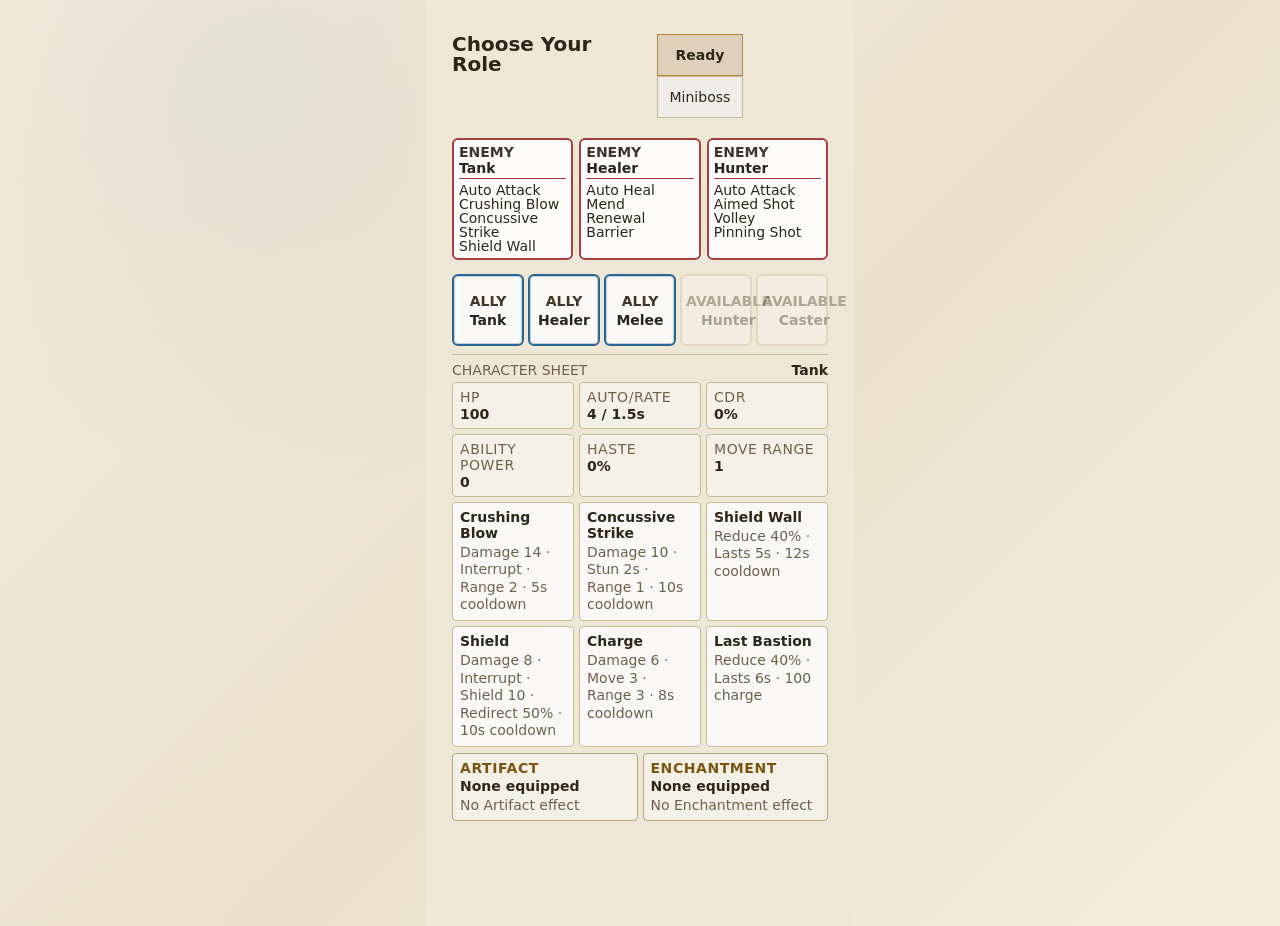
==== commit 8fefa867: "Persist gear and improve battlefield layout" ====
--- a/play-loot-readable.html
+++ b/play-loot-readable.html
@@ -4,7 +4,7 @@
     <meta charset="utf-8">
     <meta name="viewport" content="width=device-width, initial-scale=1">
     <title>Card Combat RPG Prototype</title>
-    <link rel="stylesheet" href="styles.css?v=equip-card-details">
+    <link rel="stylesheet" href="styles.css?v=battle-header-spacing">
   </head>
   <body>
     <main class="app-shell">
@@ -167,7 +167,7 @@
       <div id="cardDetailContent" class="card-detail-content"></div>
     </dialog>
 
-    <script src="game.js?v=equip-card-details"></script>
-    <script src="loot/card-system.js"></script>
+    <script src="game.js?v=battle-header-spacing"></script>
+    <script src="loot/card-system.js?v=permanent-collection"></script>
   </body>
 </html>
--- a/styles.css
+++ b/styles.css
@@ -2745,11 +2745,13 @@
 
 .battlefield .unit-token .token-name {
   max-width: 100%;
+  overflow: hidden;
   font-size: 9px;
   font-weight: 800;
   line-height: 1.1;
   text-align: center;
-  overflow-wrap: break-word;
+  text-overflow: ellipsis;
+  white-space: nowrap;
 }
 
 .battlefield .unit-token.wide .token-name { font-size: 12px; }
@@ -2880,7 +2882,7 @@
    grid row and collided with the name. Reserve a fixed row and size the rotated
    shapes to fit inside it. */
 .battlefield .unit-token {
-  grid-template-rows: 12px 58px 14px 5px 10px 12px;
+  grid-template-rows: 10px 52px 12px 5px 9px 11px;
 }
 
 .battlefield .unit-token .token-shape {
@@ -3067,49 +3069,33 @@
   border: 1px solid var(--line);
 }
 
-/* Battle units use compact information cards inside the existing 4x4 grid. */
+/* Units are pieces on a board, not cards. The shape carries team and role, and
+   the cell is the container -- so the token itself has no chrome of its own. */
 .battlefield .unit-card.unit-token {
   position: relative;
   display: grid;
-  place-items: stretch;
-  grid-template-rows: 42px 25px minmax(0, 1fr) 12px;
+  place-items: center;
+  grid-template-rows: 10px 52px 12px 5px 9px 11px;
+  gap: 2px;
   width: 100%;
   height: 100%;
   min-height: 0;
-  padding: 4px;
-  overflow: hidden;
+  padding: 3px 4px 4px;
+  overflow: visible;
   color: var(--text);
-  text-align: left;
-  background: #fff;
-  border: 1px solid #aaa39a;
-  border-radius: 5px;
-  box-shadow: 0 2px 5px rgba(51, 45, 38, 0.12);
-}
-
-.battlefield .unit-card.unit-token.ally {
-  border-top: 3px solid #2a6795;
-}
-
-.battlefield .unit-card.unit-token.enemy {
-  border-top: 3px solid #a83228;
-}
-
-.battlefield .unit-card.unit-token.player {
-  border-color: #9a6a12;
-  border-top-width: 3px;
-}
-
-.battlefield .unit-card.unit-token.selected {
-  outline: 2px solid #c58b1b;
-  outline-offset: -2px;
-}
-
+  text-align: center;
+  background: transparent;
+  border: 0;
+  border-radius: 0;
+  box-shadow: none;
+}
+
+/* The ultimate meter rings the token's own outline -- a circle for allies, the
+   rotated square for enemies -- instead of boxing the whole cell like a card. */
 .battlefield .unit-card.unit-token .ultimate-border {
   position: absolute;
-  inset: 0;
+  inset: -5px;
   z-index: 3;
-  width: 100%;
-  height: 100%;
   overflow: visible;
   pointer-events: none;
 }
@@ -3118,10 +3104,16 @@
   fill: none;
   vector-effect: non-scaling-stroke;
   stroke-width: 3px;
+  rx: 6px;
+}
+
+.battlefield .unit-card.unit-token.ally .ultimate-border rect {
+  rx: 50px;
 }
 
 .battlefield .unit-card.unit-token .ultimate-border-track {
-  stroke: #c4beb5;
+  stroke: rgba(150, 141, 128, 0.35);
+  stroke-width: 2px;
 }
 
 .battlefield .unit-card.unit-token .ultimate-border-fill {
@@ -3145,139 +3137,26 @@
   filter: drop-shadow(0 0 2px rgba(181, 54, 44, 0.72));
 }
 
-.battle-card-head {
-  min-width: 0;
-  padding-right: 47px;
-}
-
-.battle-card-head span,
-.battle-card-health span,
-.battle-card-conditions > span,
-.battle-card-target > span {
-  display: block;
-  font-size: 6px;
-  line-height: 1.1;
-  color: var(--muted);
-  text-transform: uppercase;
-}
-
-.battle-card-head strong {
-  display: block;
-  overflow: hidden;
-  font-size: 11px;
-  line-height: 1.05;
-  text-overflow: ellipsis;
-  white-space: nowrap;
-}
-
-.battle-card-head small {
-  display: block;
-  overflow: hidden;
-  font-size: 6px;
-  line-height: 1.1;
-  text-overflow: ellipsis;
-  white-space: nowrap;
-}
-
-.battle-card-target {
-  position: absolute;
-  top: 3px;
-  right: 3px;
-  width: 45px;
-  min-height: 36px;
-  padding: 3px;
-  overflow: hidden;
-  background: #f3f1ed;
-  border: 1px solid #c9c4bc;
-  border-radius: 3px;
-}
-
-.battle-card-target strong,
-.battle-card-target small {
-  display: block;
-  overflow: hidden;
-  font-size: 6px;
-  line-height: 1.1;
-  text-overflow: ellipsis;
-  white-space: nowrap;
-}
-
-.battle-card-target > div {
-  height: 3px;
-  margin: 2px 0;
-  overflow: hidden;
-  background: #d8d4cd;
-}
-
-.battle-card-target > div i {
-  display: block;
-  height: 100%;
-  background: #a83228;
-}
-
-.battle-card-health {
-  min-width: 0;
-}
-
-.battle-card-health > strong {
-  float: right;
-  margin-top: -7px;
-  font-size: 7px;
-}
-
-.battle-card-health .hp-bar {
-  box-sizing: border-box;
-  width: calc(100% - 8px);
-  height: 7px;
-  margin: 3px auto 0;
-  overflow: hidden;
-  background: #dedbd5;
-  border: 1px solid #c9c4bc;
-}
-
-.battle-card-health .hp-bar i {
-  display: block;
-  height: 100%;
-  background: #397652;
-}
-
-.battlefield .unit-card.unit-token.enemy .battle-card-health .hp-bar i {
-  background: #a83228;
-}
-
-.battle-card-conditions {
-  min-height: 0;
-  padding: 3px;
-  overflow: hidden;
-  background: #f7f6f3;
-  border: 1px solid #d8d4cd;
-}
-
-.battle-card-conditions div {
-  display: grid;
-  gap: 1px;
-  margin-top: 2px;
-}
-
-.battle-card-conditions small {
-  overflow: hidden;
-  font-size: 6px;
-  line-height: 1.1;
-  text-overflow: ellipsis;
-  white-space: nowrap;
-}
-
-.battlefield .unit-card.unit-token .token-pips {
-  position: absolute;
-  right: 3px;
-  bottom: 2px;
-  display: flex;
-  gap: 1px;
-}
+
+
+
+
+
+
+
+
+
+
+
+
+
+
+
+
 
 .battlefield .unit-card.unit-token .cast-track {
   position: relative;
-  grid-row: 4;
+  grid-row: 6;
   width: 100%;
   min-width: 0;
 }
@@ -3700,27 +3579,9 @@
   display: none;
 }
 
-#battleScreen .battle-card-head span,
-#battleScreen .battle-card-health span,
-#battleScreen .battle-card-conditions > span,
-#battleScreen .battle-card-target > span {
-  font-size: 9px;
-}
-
-#battleScreen .battle-card-head strong {
-  font-size: 14px;
-}
-
-#battleScreen .battle-card-head small,
-#battleScreen .battle-card-target strong,
-#battleScreen .battle-card-target small,
-#battleScreen .battle-card-conditions small {
-  font-size: 10px;
-}
-
-#battleScreen .battle-card-health > strong {
-  font-size: 11px;
-}
+
+
+
 
 #battleScreen .battle-action-row .target-panel > span,
 #battleScreen .battle-action-row .target-detail {
@@ -3820,12 +3681,6 @@
   font-size: 12px;
 }
 
-#battleScreen .battle-card-health > strong {
-  display: block;
-  float: none;
-  margin: 0 4px 0 0;
-  text-align: right;
-}
 
 #battleScreen .battle-action-row {
   grid-template-columns: 1fr;
@@ -3890,9 +3745,6 @@
   min-height: 0;
 }
 
-#battleScreen .battle-card-conditions div {
-  margin-top: 0;
-}
 
 #battleScreen .battlefield-target-panel {
   position: absolute;
@@ -4002,3 +3854,87 @@
 #battleScreen .battle-action-row .ability-button small {
   font-size: 12px;
 }
+
+/* Compact battle heading: encounter, title, and controls share one row. */
+#battleScreen .combat-topbar {
+  display: grid;
+  grid-template-columns: minmax(0, 1fr) auto;
+  gap: 6px;
+  min-height: 28px;
+  align-items: center;
+}
+
+#battleScreen .combat-topbar > div:first-child {
+  display: flex;
+  min-width: 0;
+  align-items: center;
+  gap: 6px;
+}
+
+#battleScreen .combat-topbar .eyebrow {
+  flex: 0 0 auto;
+  margin: 0;
+  font-size: 10px;
+  line-height: 1;
+  white-space: nowrap;
+}
+
+#battleScreen .combat-topbar h1 {
+  min-width: 0;
+  margin: 0;
+  font-size: 14px;
+  line-height: 1;
+}
+
+#battleScreen .combat-topbar .run-track {
+  display: none;
+}
+
+#battleScreen .combat-topbar .topbar-actions {
+  display: grid;
+  grid-template-columns: repeat(2, auto);
+  flex-basis: auto;
+  gap: 3px;
+}
+
+#battleScreen .combat-topbar .topbar-actions button {
+  min-height: 26px;
+  padding: 0 5px;
+  font-size: 10px;
+}
+
+/* Cards sit inside roomy grid cells so lines and spell pulses stay visible. */
+#battleScreen .battlefield {
+  gap: 12px 10px;
+  padding: 9px 8px;
+}
+
+#battleScreen .battlefield .cell {
+  display: grid;
+  width: 100%;
+  min-width: 0;
+  height: 100%;
+  min-height: 0;
+  place-items: center;
+}
+
+#battleScreen .battlefield .unit-card.unit-token {
+  width: 90%;
+  min-width: 0;
+  height: 126px;
+  max-height: calc(100% - 14px);
+  min-height: 0;
+  padding: 4px 5px;
+  border: 1px solid var(--line-bright);
+  border-radius: 4px;
+  background: rgba(251, 246, 234, 0.96);
+  box-shadow: 0 4px 10px rgba(62, 48, 30, 0.2);
+}
+
+#battleScreen .battlefield .unit-card.unit-token.enemy {
+  border-color: rgba(168, 50, 40, 0.9);
+}
+
+#battleScreen .battlefield .unit-card.unit-token.ally {
+  border-color: rgba(154, 111, 20, 0.9);
+}
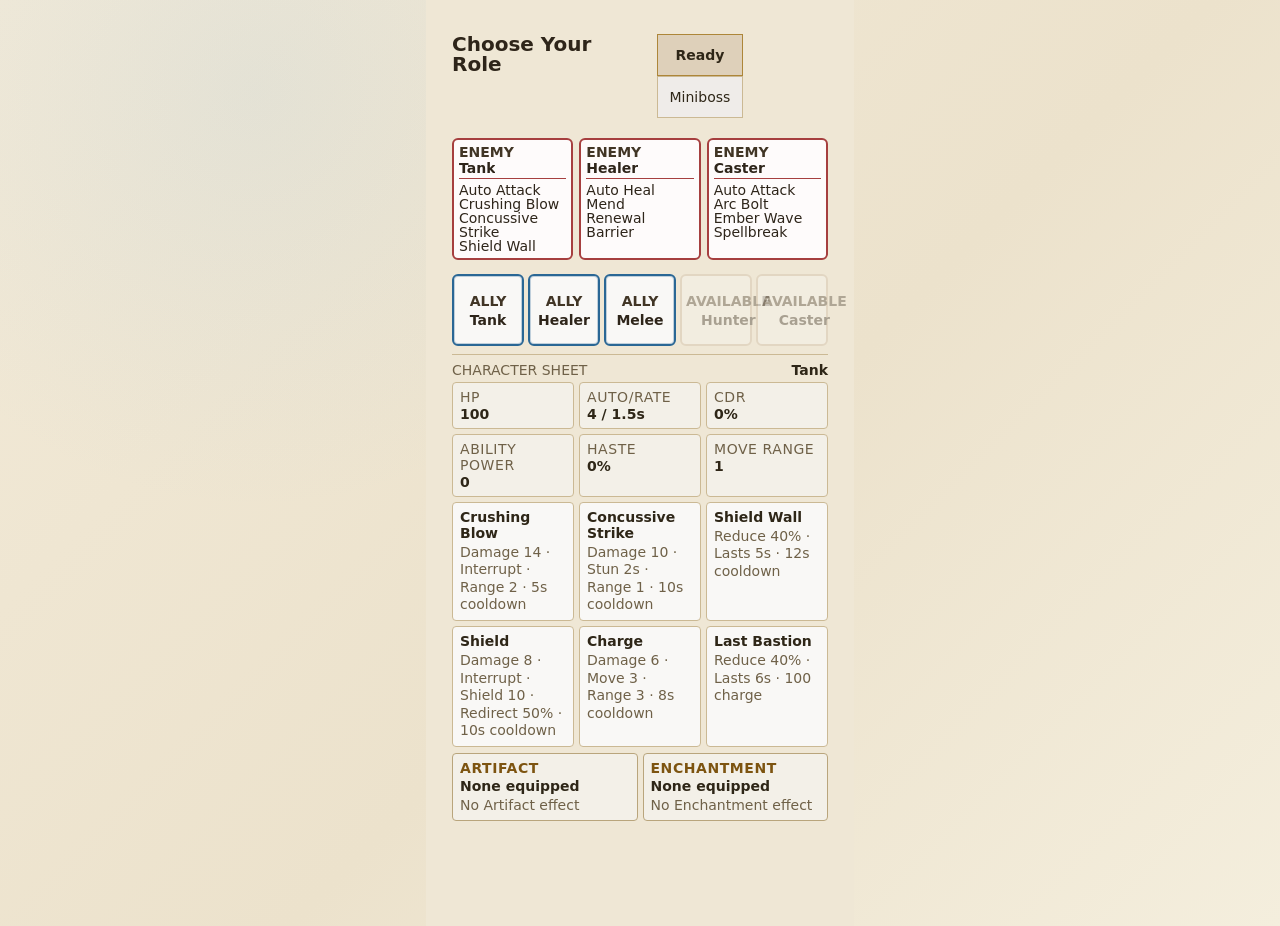
==== commit 0299b0fe: "Keep caster interrupt bars visible" ====
--- a/play-loot-readable.html
+++ b/play-loot-readable.html
@@ -4,7 +4,7 @@
     <meta charset="utf-8">
     <meta name="viewport" content="width=device-width, initial-scale=1">
     <title>Card Combat RPG Prototype</title>
-    <link rel="stylesheet" href="styles.css?v=battle-header-spacing">
+    <link rel="stylesheet" href="styles.css?v=visible-cast-bars">
   </head>
   <body>
     <main class="app-shell">
--- a/styles.css
+++ b/styles.css
@@ -3938,3 +3938,27 @@
 #battleScreen .battlefield .unit-card.unit-token.ally {
   border-color: rgba(154, 111, 20, 0.9);
 }
+
+/* Casting must remain obvious: pin the interrupt bar inside the card edge. */
+#battleScreen .battlefield .unit-card.unit-token .cast-track {
+  position: absolute;
+  right: 4px;
+  bottom: 3px;
+  left: 4px;
+  z-index: 8;
+  width: auto;
+  height: 14px;
+  border: 1px solid rgba(99, 64, 159, 0.9);
+  background: rgba(251, 246, 234, 0.98);
+  box-shadow: 0 0 6px rgba(99, 64, 159, 0.42);
+}
+
+#battleScreen .battlefield .unit-card.unit-token .cast-track span {
+  background: rgba(99, 64, 159, 0.58);
+}
+
+#battleScreen .battlefield .unit-card.unit-token .cast-track strong {
+  color: #211334;
+  font-size: 9px;
+  font-weight: 900;
+}
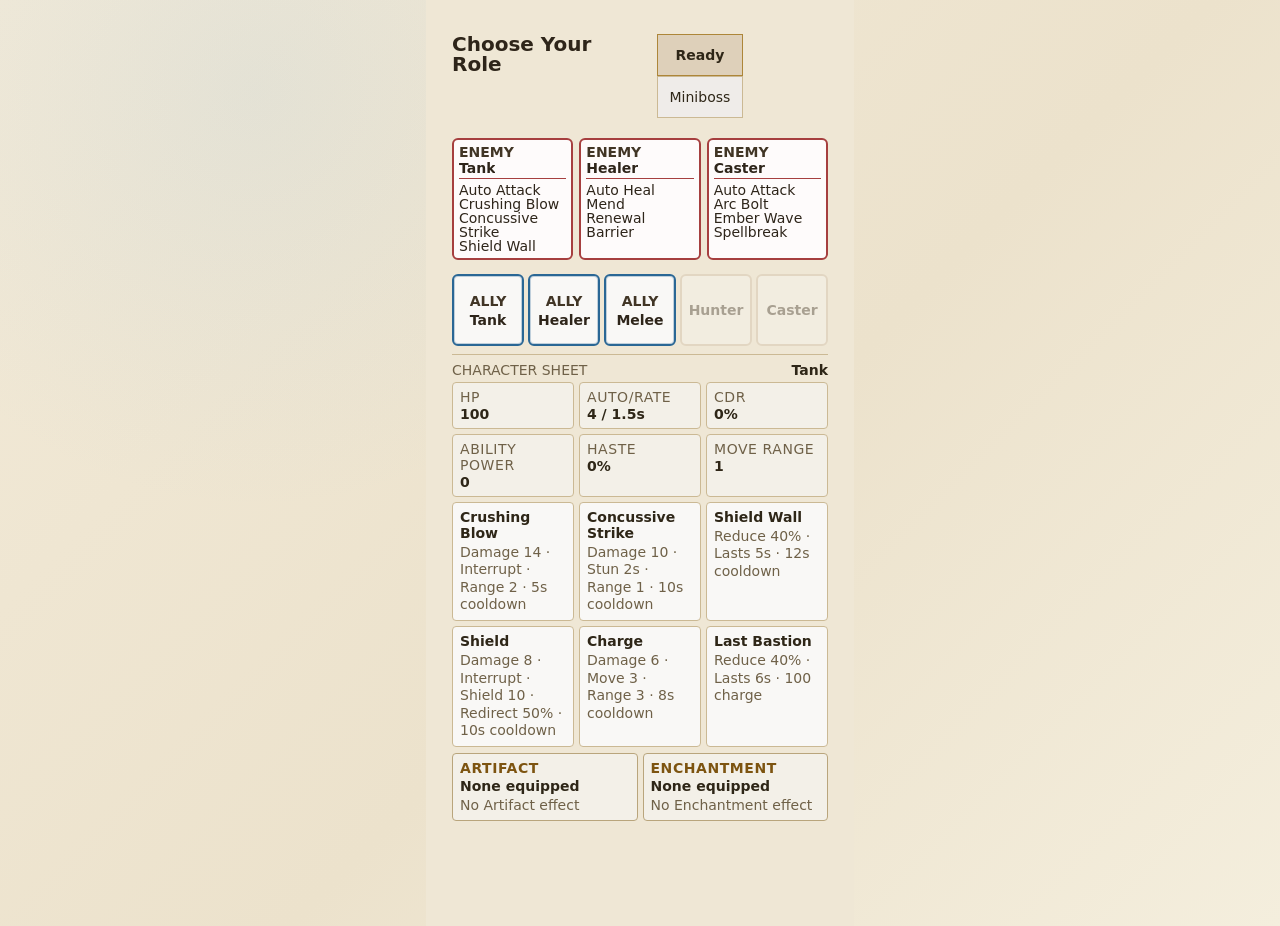
==== commit d7c86108: "Clean role labels and animate global cooldown" ====
--- a/play-loot-readable.html
+++ b/play-loot-readable.html
@@ -4,7 +4,7 @@
     <meta charset="utf-8">
     <meta name="viewport" content="width=device-width, initial-scale=1">
     <title>Card Combat RPG Prototype</title>
-    <link rel="stylesheet" href="styles.css?v=visible-cast-bars">
+    <link rel="stylesheet" href="styles.css?v=global-cooldown-sweep">
   </head>
   <body>
     <main class="app-shell">
@@ -167,7 +167,7 @@
       <div id="cardDetailContent" class="card-detail-content"></div>
     </dialog>
 
-    <script src="game.js?v=battle-header-spacing"></script>
+    <script src="game.js?v=clean-role-labels"></script>
     <script src="loot/card-system.js?v=permanent-collection"></script>
   </body>
 </html>
--- a/styles.css
+++ b/styles.css
@@ -1444,6 +1444,22 @@
   background: rgba(242, 240, 237, 0.48);
 }
 
+.ability-button .global-cooldown-fill {
+  position: absolute;
+  inset: auto 0 0;
+  z-index: 1;
+  height: 0;
+  pointer-events: none;
+  background: rgba(201, 149, 37, 0.24);
+  border-top: 2px solid rgba(201, 149, 37, 0.9);
+  box-shadow: 0 -2px 7px rgba(201, 149, 37, 0.38);
+  transition: height 90ms linear;
+}
+
+.ability-button.global-cooldown {
+  border-color: rgba(154, 111, 20, 0.72);
+}
+
 .ability-button:disabled {
   color: #342a1d;
   cursor: default;
@@ -3962,3 +3978,54 @@
   font-size: 9px;
   font-weight: 900;
 }
+
+/* Battlefield factions: heroes are spheres; Darkwood enemies are pyramids. */
+#battleScreen .battlefield .unit-token.ally .token-shape {
+  width: 48px;
+  height: 48px;
+  border: 2px solid rgba(42, 103, 149, 0.92);
+  border-radius: 50%;
+  background:
+    radial-gradient(circle at 31% 25%, rgba(255, 255, 255, 0.96) 0 7%, rgba(255, 255, 255, 0.24) 8% 18%, transparent 19%),
+    radial-gradient(circle at 36% 31%, #9ecae0 0, #4d91b8 38%, #245b80 72%, #15384f 100%);
+  box-shadow:
+    inset -7px -8px 10px rgba(13, 39, 58, 0.38),
+    inset 5px 5px 8px rgba(255, 255, 255, 0.22),
+    0 5px 9px rgba(35, 52, 58, 0.34);
+}
+
+#battleScreen .battlefield .unit-token.player .token-shape {
+  border-color: #c99525;
+  box-shadow:
+    inset -7px -8px 10px rgba(13, 39, 58, 0.38),
+    inset 5px 5px 8px rgba(255, 255, 255, 0.22),
+    0 0 0 3px rgba(201, 149, 37, 0.24),
+    0 5px 9px rgba(35, 52, 58, 0.34);
+}
+
+#battleScreen .battlefield .unit-token.enemy .token-shape {
+  width: 50px;
+  height: 48px;
+  border: 0;
+  border-radius: 0;
+  clip-path: polygon(50% 0, 100% 100%, 0 100%);
+  transform: none;
+  background:
+    linear-gradient(63deg, #6f1815 0 49%, transparent 50%),
+    linear-gradient(-63deg, #d45d49 0 49%, #8e2720 50%);
+  filter: drop-shadow(0 5px 4px rgba(72, 23, 18, 0.34));
+  box-shadow: none;
+}
+
+#battleScreen .battlefield .unit-token.enemy .token-symbol {
+  padding-top: 12px;
+  color: #fff4df;
+  font-size: 17px;
+  transform: none;
+  text-shadow: 0 1px 2px rgba(57, 13, 10, 0.85);
+}
+
+#battleScreen .battlefield .unit-token.enemy.wide .token-shape {
+  width: 62px;
+  height: 58px;
+}
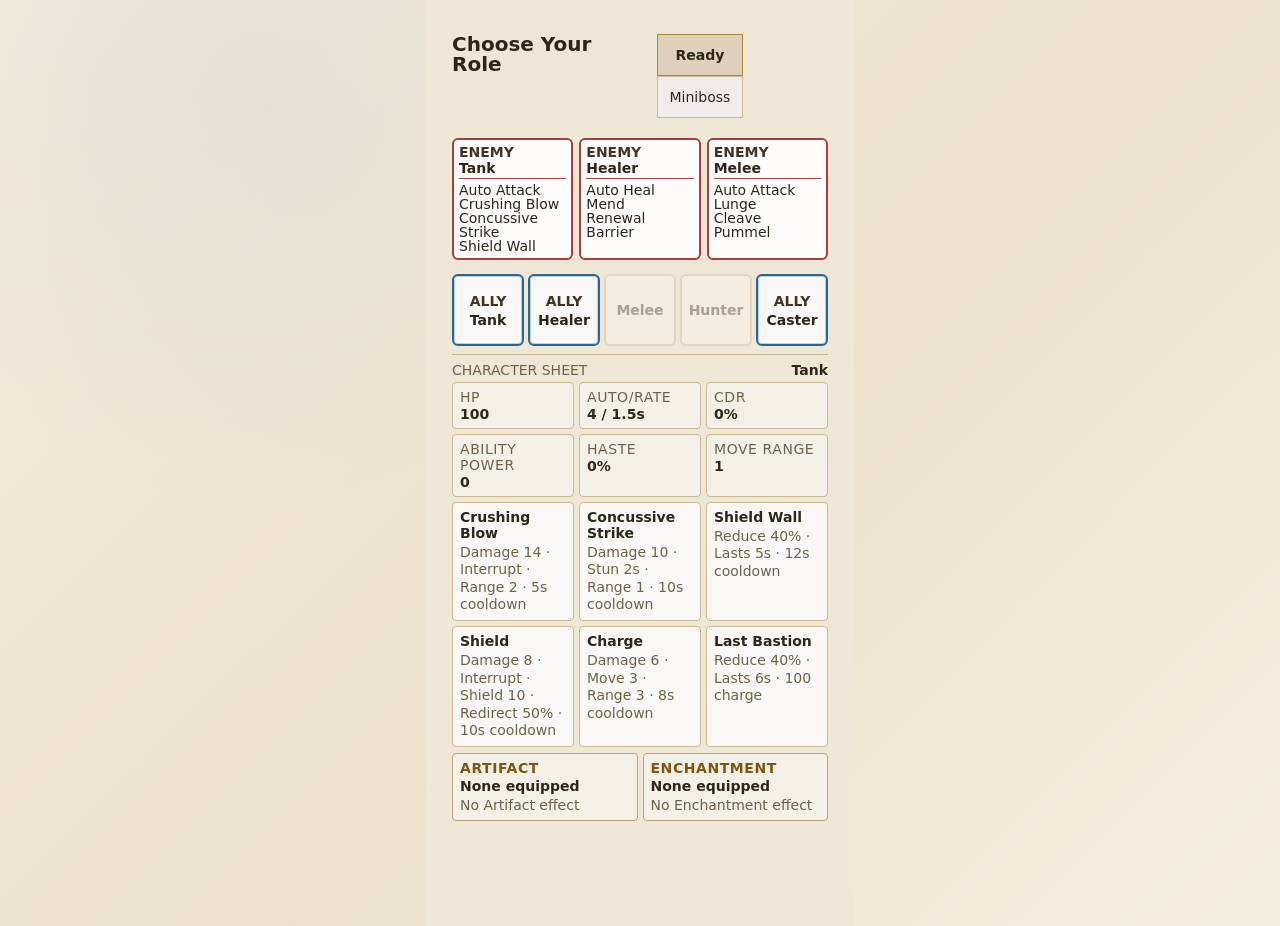
==== commit c1d418af: "Restrict random boss adds to damage roles" ====
--- a/play-loot-readable.html
+++ b/play-loot-readable.html
@@ -167,7 +167,7 @@
       <div id="cardDetailContent" class="card-detail-content"></div>
     </dialog>
 
-    <script src="game.js?v=clean-role-labels"></script>
-    <script src="loot/card-system.js?v=permanent-collection"></script>
+    <script src="game.js?v=damage-only-boss-adds"></script>
+    <script src="loot/card-system.js?v=permanent-gear-save"></script>
   </body>
 </html>
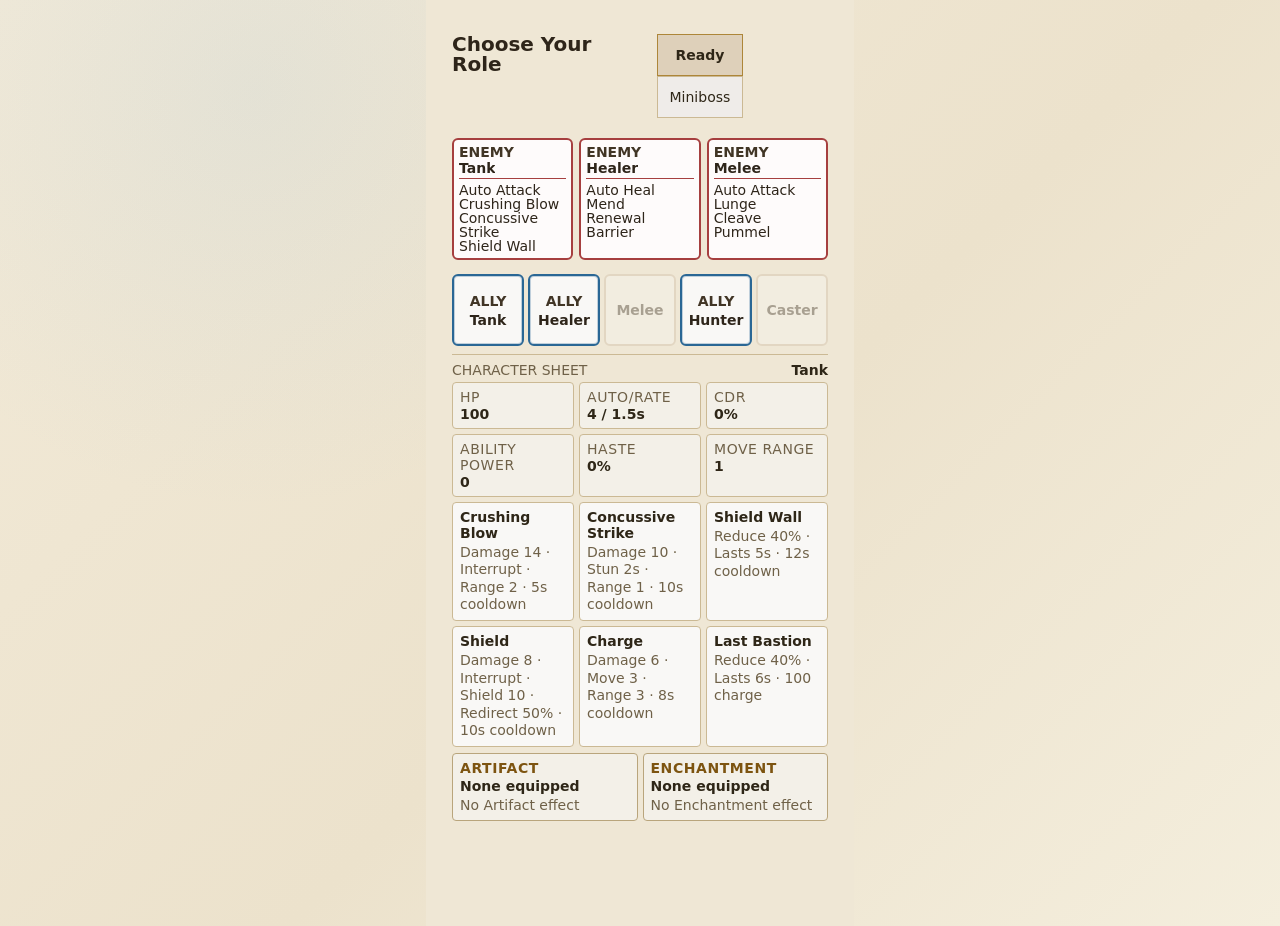
==== commit 661f8e70: "Refine battlefield feedback and Tank Charge" ====
--- a/play-loot-readable.html
+++ b/play-loot-readable.html
@@ -4,7 +4,7 @@
     <meta charset="utf-8">
     <meta name="viewport" content="width=device-width, initial-scale=1">
     <title>Card Combat RPG Prototype</title>
-    <link rel="stylesheet" href="styles.css?v=global-cooldown-sweep">
+    <link rel="stylesheet" href="styles.css?v=battlefield-side-tints">
   </head>
   <body>
     <main class="app-shell">
@@ -167,7 +167,7 @@
       <div id="cardDetailContent" class="card-detail-content"></div>
     </dialog>
 
-    <script src="game.js?v=damage-only-boss-adds"></script>
-    <script src="loot/card-system.js?v=permanent-gear-save"></script>
+    <script src="game.js?v=charge-area-taunt"></script>
+    <script src="loot/card-system.js?v=charge-area-taunt"></script>
   </body>
 </html>
--- a/styles.css
+++ b/styles.css
@@ -3750,6 +3750,24 @@
   height: 100%;
 }
 
+.target-lines path.tank-auto-pulse-glow,
+.target-lines path.tank-auto-pulse {
+  fill: none;
+  pointer-events: none;
+  stroke-linecap: round;
+}
+
+.target-lines path.tank-auto-pulse-glow {
+  stroke: rgba(255, 226, 133, 0.72);
+  stroke-width: 8px;
+  filter: drop-shadow(0 0 5px rgba(224, 167, 39, 0.75));
+}
+
+.target-lines path.tank-auto-pulse {
+  stroke: #fff8d2;
+  stroke-width: 3px;
+}
+
 #battleScreen .battlefield {
   grid-template-rows: repeat(4, minmax(0, 1fr));
   align-content: stretch;
@@ -3923,6 +3941,8 @@
 #battleScreen .battlefield {
   gap: 12px 10px;
   padding: 9px 8px;
+  background:
+    linear-gradient(to bottom, rgba(248, 233, 229, 0.78) 0 50%, rgba(237, 245, 230, 0.78) 50% 100%);
 }
 
 #battleScreen .battlefield .cell {
